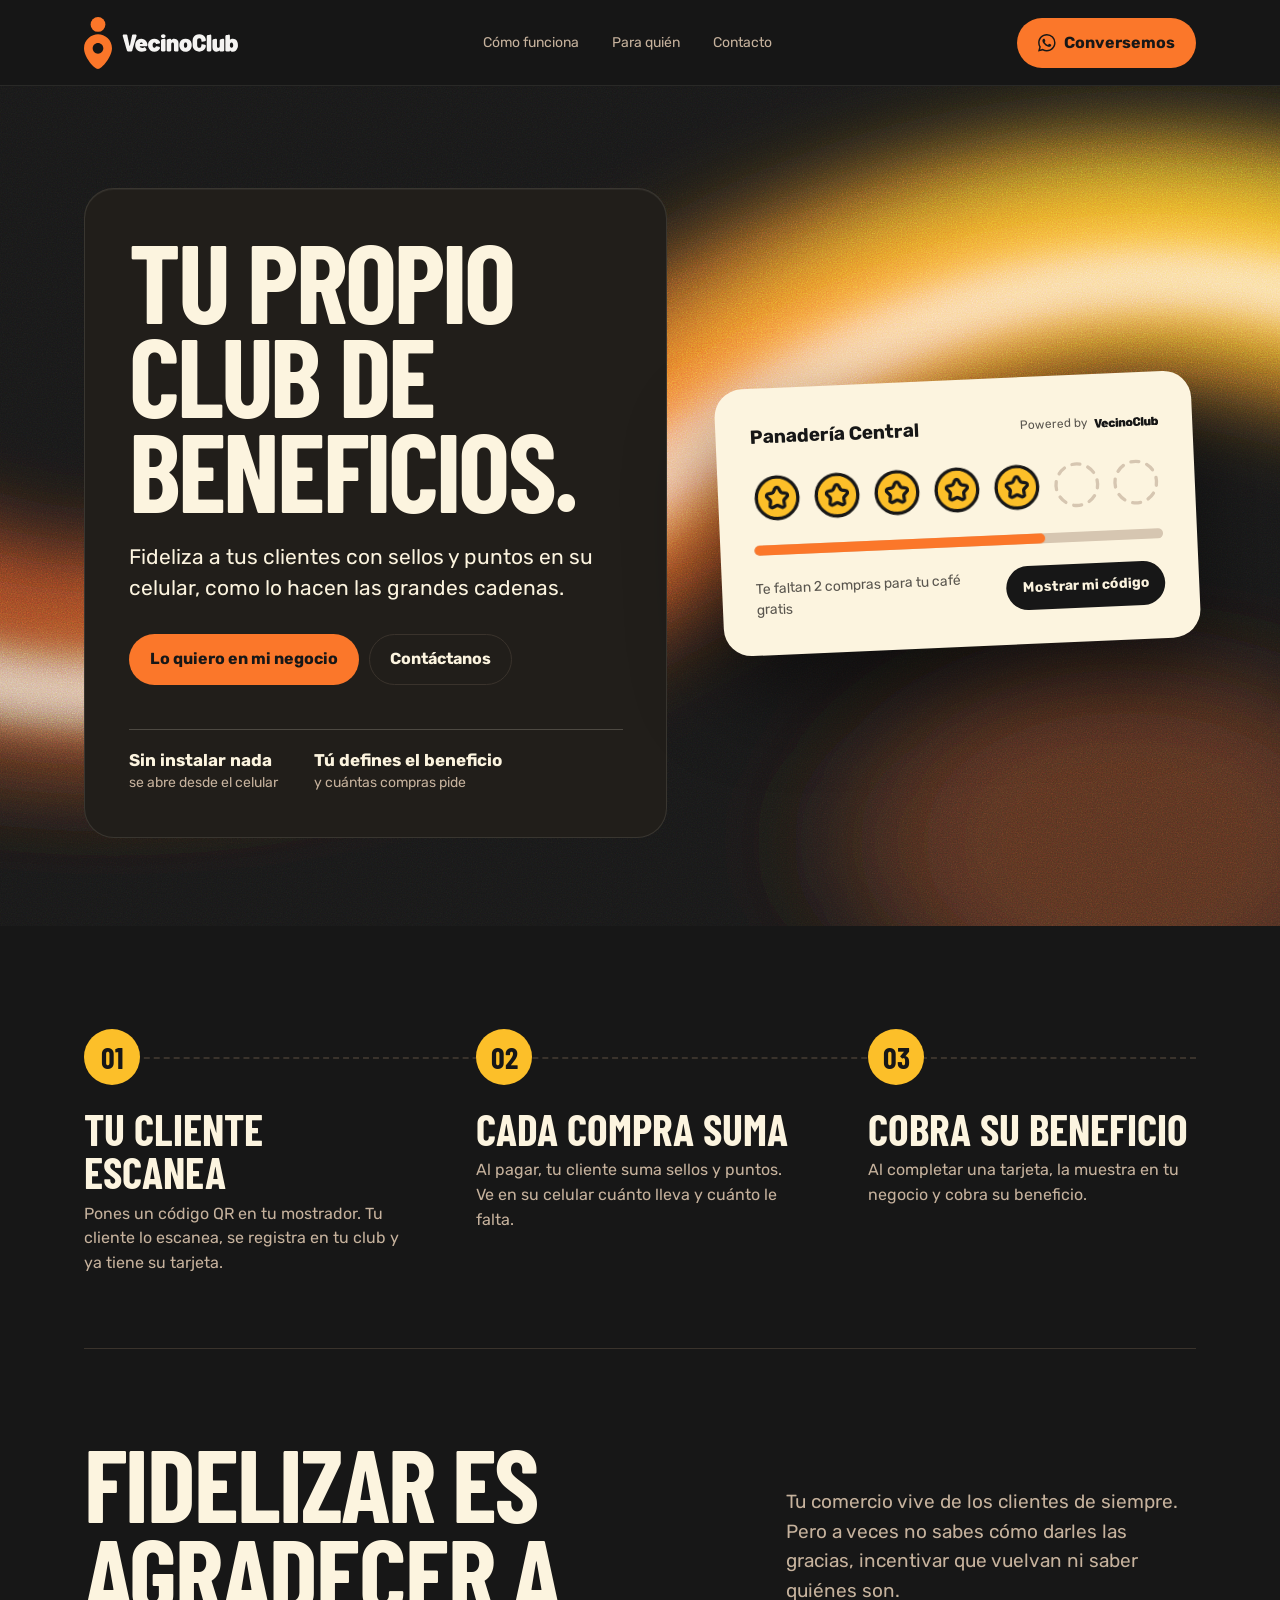
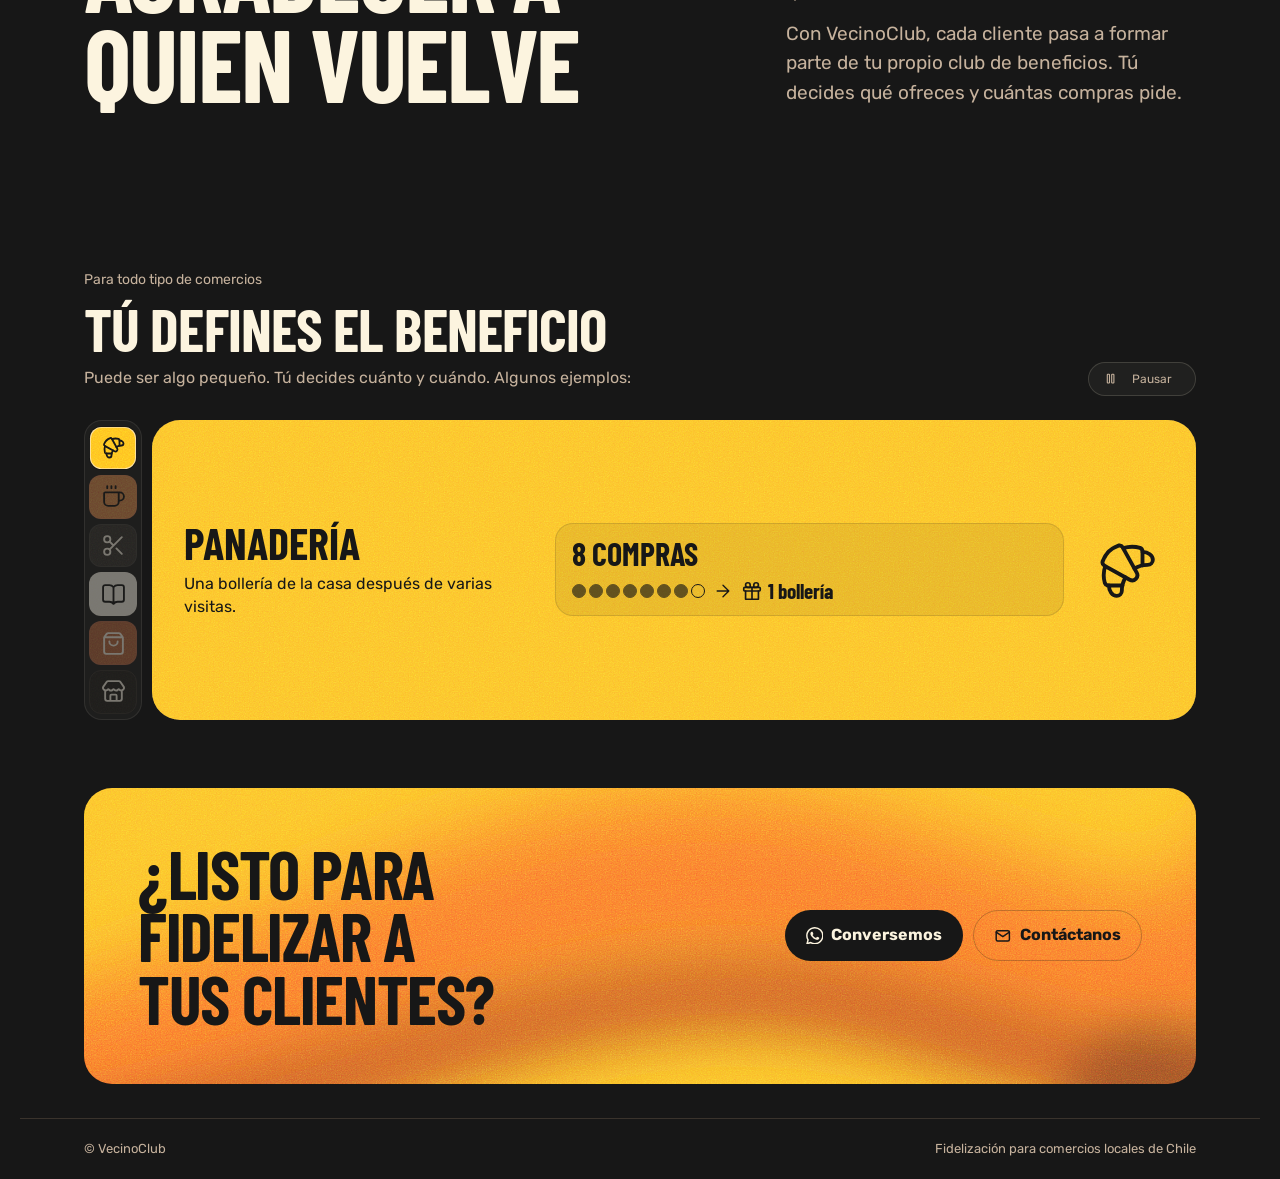
==== index.html @ 6c7b4847 "fix(landing): alinear og:title con el nombre del sitio" ====
<!doctype html>
<html lang="es">
  <head>
    <meta charset="utf-8">
    <meta name="viewport" content="width=device-width, initial-scale=1, viewport-fit=cover, interactive-widget=resizes-content">
    <meta name="description" content="Sellos y premios en el celular de tus clientes. Sin apps que descargar, sin tarjetas de cartón que se pierden.">
    <meta name="theme-color" media="(prefers-color-scheme: light)" content="#171717">
    <meta name="theme-color" media="(prefers-color-scheme: dark)" content="#171717">
    <meta name="color-scheme" content="dark">
    <meta property="og:type" content="website">
    <meta property="og:title" content="VecinoClub | Tu propio club de beneficios">
    <meta property="og:description" content="Sellos y premios en el celular de tus clientes. Sin apps que descargar, sin tarjetas de cartón que se pierden.">
    <meta property="og:url" content="https://vecinoclub.vercel.app/">
    <meta property="og:image" content="https://vecinoclub.vercel.app/assets/brand/vecinoclub_social_og.png">
    <meta property="og:image:width" content="1200">
    <meta property="og:image:height" content="630">
    <meta property="og:image:alt" content="VecinoClub">
    <meta name="twitter:card" content="summary_large_image">
    <meta name="twitter:image" content="https://vecinoclub.vercel.app/assets/brand/vecinoclub_social_og.png">
    <link rel="icon" href="assets/brand/vecinoclub_favicon_color.svg" type="image/svg+xml">
    <link rel="icon" href="assets/brand/favicon-32.png" sizes="32x32" type="image/png">
    <link rel="icon" href="assets/brand/favicon-16.png" sizes="16x16" type="image/png">
    <link rel="apple-touch-icon" href="assets/brand/apple-touch-icon.png">
    <title>VecinoClub | Tu propio club de beneficios</title>
    <link rel="stylesheet" href="styles.css?v=rediseno3">
  </head>
  <body>
    <a class="skip-link" href="#contenido">Saltar al contenido</a>
    <div class="page">
      <header class="site-header">
        <a href="./" aria-label="VecinoClub, inicio">
          <img src="assets/brand/vecinoclub_logo_color_light.svg" width="154" height="52" alt="VecinoClub">
        </a>
        <nav aria-label="Navegación principal">
          <a href="#como-funciona">Cómo funciona</a>
          <a href="#para-quien">Para quién</a>
          <a href="#contacto">Contacto</a>
        </nav>
        <a class="btn primary" href="https://wa.me/56978505946">
          <svg class="icon" viewBox="0 0 24 24" fill="currentColor" aria-hidden="true"><path d="M17.472 14.382c-.297-.149-1.758-.867-2.03-.967-.273-.099-.471-.148-.67.15-.197.297-.767.966-.94 1.164-.173.199-.347.223-.644.075-.297-.15-1.255-.463-2.39-1.475-.883-.788-1.48-1.761-1.653-2.059-.173-.297-.018-.458.13-.606.134-.133.298-.347.446-.52.149-.174.198-.298.298-.497.099-.198.05-.371-.025-.52-.075-.149-.669-1.612-.916-2.207-.242-.579-.487-.5-.669-.51-.173-.008-.371-.01-.57-.01-.198 0-.52.074-.792.372-.272.297-1.04 1.016-1.04 2.479 0 1.462 1.065 2.875 1.213 3.074.149.198 2.096 3.2 5.077 4.487.709.306 1.262.489 1.694.625.712.227 1.36.195 1.871.118.571-.085 1.758-.719 2.006-1.413.248-.694.248-1.289.173-1.413-.074-.124-.272-.198-.57-.347m-5.421 7.403h-.004a9.87 9.87 0 01-5.031-1.378l-.361-.214-3.741.982.998-3.648-.235-.374a9.86 9.86 0 01-1.51-5.26c.001-5.45 4.436-9.884 9.888-9.884 2.64 0 5.122 1.03 6.988 2.898a9.825 9.825 0 012.893 6.994c-.003 5.45-4.437 9.884-9.885 9.884m8.413-18.297A11.815 11.815 0 0012.05 0C5.495 0 .16 5.335.157 11.892c0 2.096.547 4.142 1.588 5.945L.057 24l6.305-1.654a11.882 11.882 0 005.683 1.448h.005c6.554 0 11.89-5.335 11.893-11.893a11.821 11.821 0 00-3.48-8.413Z"/></svg>
          Conversemos
        </a>
      </header>

      <main id="contenido">
        <section class="hero" aria-labelledby="hero-title">
          <div class="hero-copy">
            <h1 id="hero-title">Tu propio club de beneficios.</h1>
            <p class="hero-subtitle">Fideliza a tus clientes con sellos y puntos en su celular, como lo hacen las grandes cadenas.</p>
            <div class="cta-row">
              <a class="btn primary" href="https://wa.me/56978505946">Lo quiero en mi negocio</a>
              <a class="btn outline" href="/contacto">Contáctanos</a>
            </div>
            <div class="facts" aria-label="Características principales">
              <div><b>Sin instalar nada</b><span class="mono">se abre desde el celular</span></div>
              <div><b>Tú defines el beneficio</b><span class="mono">y cuántas compras pide</span></div>
            </div>
          </div>
          <div class="hero-visual" aria-label="Ejemplo de tarjeta de sellos de VecinoClub">
            <div class="hero-card">
              <div class="card-row"><strong>Panadería Central</strong><small>Powered by <img src="assets/brand/vecinoclub_variant2_mono_dark.svg" width="70" height="10" alt="VecinoClub"></small></div>
              <div class="stamps" role="img" aria-label="Cinco de siete sellos completados">
                <svg class="stamp on" style="--i:0" aria-hidden="true"><use href="#stamp-star"/></svg><svg class="stamp on" style="--i:1" aria-hidden="true"><use href="#stamp-star"/></svg><svg class="stamp on" style="--i:2" aria-hidden="true"><use href="#stamp-star"/></svg><svg class="stamp on" style="--i:3" aria-hidden="true"><use href="#stamp-star"/></svg><svg class="stamp on" style="--i:4" aria-hidden="true"><use href="#stamp-star"/></svg><svg class="stamp" aria-hidden="true"><use href="#stamp-dashed"/></svg><svg class="stamp" aria-hidden="true"><use href="#stamp-dashed"/></svg>
              </div>
              <div class="progress" aria-hidden="true"><u></u></div>
              <div class="card-footer"><small>Te faltan 2 compras para tu café gratis</small><span class="mock-button">Mostrar mi código</span></div>
            </div>
          </div>
        </section>

        <section class="steps" id="como-funciona" aria-labelledby="steps-title">
          <h2 id="steps-title" class="sr-only">Cómo funciona</h2>
          <div><span class="mono">01</span><h3>Tu cliente escanea</h3><p>Pones un código QR en tu mostrador. Tu cliente lo escanea, se registra en tu club y ya tiene su tarjeta.</p></div>
          <div><span class="mono">02</span><h3>Cada compra suma</h3><p>Al pagar, tu cliente suma sellos y puntos. Ve en su celular cuánto lleva y cuánto le falta.</p></div>
          <div><span class="mono">03</span><h3>Cobra su beneficio</h3><p>Al completar una tarjeta, la muestra en tu negocio y cobra su beneficio.</p></div>
        </section>

        <section class="statement" aria-labelledby="statement-title">
          <h2 id="statement-title">Fidelizar&nbsp;es agradecer&nbsp;a quien&nbsp;vuelve</h2>
          <div>
            <p>Tu comercio vive de los clientes de siempre. Pero a veces no sabes cómo darles las gracias, incentivar que vuelvan ni saber quiénes son.</p>
            <p>Con VecinoClub, cada cliente pasa a formar parte de tu propio club de beneficios. Tú decides qué ofreces y cuántas compras pide.</p>
          </div>
        </section>

        <section class="use-cases" id="para-quien" aria-labelledby="use-title">
          <span class="mono">Para todo tipo de comercios</span>
          <h2 id="use-title">Tú defines el beneficio</h2>
          <div class="section-intro">
            <p class="section-subtitle">Puede ser algo pequeño. Tú decides cuánto y cuándo. Algunos ejemplos:</p>
            <button class="reward-rotation-toggle" type="button" aria-label="Pausar" hidden>
              <span class="toggle-icons">
              <svg class="icon" data-pause-icon viewBox="0 0 24 24" fill="none" stroke="currentColor" stroke-width="2" stroke-linecap="round" stroke-linejoin="round" aria-hidden="true"><rect x="6" y="4" width="4" height="16" rx="1"/><rect x="14" y="4" width="4" height="16" rx="1"/></svg>
              <svg class="icon" data-play-icon viewBox="0 0 24 24" fill="none" stroke="currentColor" stroke-width="2" stroke-linecap="round" stroke-linejoin="round" aria-hidden="true"><polygon points="6 3 20 12 6 21 6 3"/></svg>
              </span>
              <span class="toggle-labels">
                <span class="btn-label" data-pause-label>Pausar</span>
                <span class="btn-label" data-play-label>Reanudar</span>
              </span>
            </button>
          </div>
          <div class="reward-accordion">
            <svg class="reward-icon-sprite" aria-hidden="true" focusable="false" xmlns="http://www.w3.org/2000/svg">
              <symbol id="stamp-star" viewBox="0 0 24 24"><circle cx="12" cy="12" r="10"/><path d="M11.051 7.616a1 1 0 0 1 1.909.024l.737 1.452a1 1 0 0 0 .737.535l1.634.256a1 1 0 0 1 .588 1.806l-1.172 1.168a1 1 0 0 0-.282.866l.259 1.613a1 1 0 0 1-1.541 1.134l-1.465-.75a1 1 0 0 0-.912 0l-1.465.75a1 1 0 0 1-1.539-1.133l.258-1.613a1 1 0 0 0-.282-.867l-1.156-1.152a1 1 0 0 1 .572-1.822l1.633-.256a1 1 0 0 0 .737-.535z"/></symbol>
              <symbol id="stamp-dashed" viewBox="0 0 24 24"><path d="M10.1 2.182a10 10 0 0 1 3.8 0"/><path d="M13.9 21.818a10 10 0 0 1-3.8 0"/><path d="M17.609 3.721a10 10 0 0 1 2.69 2.7"/><path d="M2.182 13.9a10 10 0 0 1 0-3.8"/><path d="M20.279 17.609a10 10 0 0 1-2.7 2.69"/><path d="M21.818 10.1a10 10 0 0 1 0 3.8"/><path d="M3.721 6.391a10 10 0 0 1 2.7-2.69"/><path d="M6.391 20.279a10 10 0 0 1-2.69-2.7"/></symbol>
              <symbol id="reward-croissant" viewBox="0 0 24 24"><path d="M10.2 18H4.774a1.5 1.5 0 0 1-1.352-.97 11 11 0 0 1 .132-6.487"/><path d="M18 10.2V4.774a1.5 1.5 0 0 0-.97-1.352 11 11 0 0 0-6.486.132"/><path d="M18 5a4 3 0 0 1 4 3 2 2 0 0 1-2 2 10 10 0 0 0-5.139 1.42"/><path d="M5 18a3 4 0 0 0 3 4 2 2 0 0 0 2-2 10 10 0 0 1 1.42-5.14"/><path d="M8.709 2.554a10 10 0 0 0-6.155 6.155 1.5 1.5 0 0 0 .676 1.626l9.807 5.42a2 2 0 0 0 2.718-2.718l-5.42-9.807a1.5 1.5 0 0 0-1.626-.676"/></symbol>
              <symbol id="reward-coffee" viewBox="0 0 24 24"><path d="M10 2v2M14 2v2M16 8a1 1 0 0 1 1 1v8a4 4 0 0 1-4 4H7a4 4 0 0 1-4-4V9a1 1 0 0 1 1-1h14a4 4 0 1 1 0 8h-1M6 2v2"/></symbol>
              <symbol id="reward-scissors" viewBox="0 0 24 24"><circle cx="6" cy="6" r="3"/><path d="M8.12 8.12 12 12M20 4 8.12 15.88"/><circle cx="6" cy="18" r="3"/><path d="m14.8 14.8 5.2 5.2"/></symbol>
              <symbol id="reward-book" viewBox="0 0 24 24"><path d="M12 5v16M20.001 19A2 2 0 0 0 22 17V5a2 2 0 0 0-1.999-2L16 3.002A5 5 0 0 0 12 5a5 5 0 0 0-4-2H4a2 2 0 0 0-2 2v12a2 2 0 0 0 1.999 2H8a5 5 0 0 1 4 2 5 5 0 0 1 4-2z"/></symbol>
              <symbol id="reward-bag" viewBox="0 0 24 24"><path d="M16 10a4 4 0 0 1-8 0M3.103 6.034h17.794M3.4 5.467a2 2 0 0 0-.4 1.2V20a2 2 0 0 0 2 2h14a2 2 0 0 0 2-2V6.667a2 2 0 0 0-.4-1.2l-2-2.667A2 2 0 0 0 17 2H7a2 2 0 0 0-1.6.8z"/></symbol>
              <symbol id="reward-store" viewBox="0 0 24 24"><path d="M15 21v-5a1 1 0 0 0-1-1h-4a1 1 0 0 0-1 1v5M17.774 10.31a1.12 1.12 0 0 0-1.549 0 2.5 2.5 0 0 1-3.451 0 1.12 1.12 0 0 0-1.548 0 2.5 2.5 0 0 1-3.452 0 1.12 1.12 0 0 0-1.549 0 2.5 2.5 0 0 1-3.77-3.248l2.889-4.184A2 2 0 0 1 7 2h10a2 2 0 0 1 1.653.873l2.895 4.192a2.5 2.5 0 0 1-3.774 3.244M4 10.95V19a2 2 0 0 0 2 2h12a2 2 0 0 0 2-2v-8.05"/></symbol>
              <symbol id="reward-gift" viewBox="0 0 24 24"><rect x="3" y="8" width="18" height="4" rx="1"/><path d="M5 12v9h14v-9M12 8v13M7.5 8a2.5 2.5 0 1 1 2.5-2.5V8H7.5ZM16.5 8A2.5 2.5 0 1 0 14 5.5V8h2.5Z"/></symbol>
              <symbol id="reward-arrow" viewBox="0 0 24 24"><path d="M5 12h14M12 5l7 7-7 7"/></symbol>
            </svg>
            <div class="reward-tabs" role="tablist" aria-label="Premios por tipo de comercio">
              <button class="reward-tab bakery" id="reward-tab-bakery" type="button" role="tab" aria-selected="true" aria-controls="reward-detail" aria-label="Panadería"><svg class="reward-icon" aria-hidden="true"><use href="#reward-croissant"/></svg></button>
              <button class="reward-tab cafe" id="reward-tab-cafe" type="button" role="tab" aria-selected="false" aria-controls="reward-detail" aria-label="Café" tabindex="-1"><svg class="reward-icon" aria-hidden="true"><use href="#reward-coffee"/></svg></button>
              <button class="reward-tab hair" id="reward-tab-hair" type="button" role="tab" aria-selected="false" aria-controls="reward-detail" aria-label="Peluquería" tabindex="-1"><svg class="reward-icon" aria-hidden="true"><use href="#reward-scissors"/></svg></button>
              <button class="reward-tab bookstore" id="reward-tab-bookstore" type="button" role="tab" aria-selected="false" aria-controls="reward-detail" aria-label="Librería" tabindex="-1"><svg class="reward-icon" aria-hidden="true"><use href="#reward-book"/></svg></button>
              <button class="reward-tab pantry" id="reward-tab-pantry" type="button" role="tab" aria-selected="false" aria-controls="reward-detail" aria-label="Almacén" tabindex="-1"><svg class="reward-icon" aria-hidden="true"><use href="#reward-bag"/></svg></button>
              <button class="reward-tab own" id="reward-tab-own" type="button" role="tab" aria-selected="false" aria-controls="reward-detail" aria-label="Tu comercio" tabindex="-1"><svg class="reward-icon" aria-hidden="true"><use href="#reward-store"/></svg></button>
            </div>
            <article class="reward-detail bakery" id="reward-detail" role="tabpanel" aria-labelledby="reward-tab-bakery" tabindex="0" aria-live="polite">
              <div class="reward-copy">
                <h3>Panadería</h3>
                <p>Una bollería de la casa después de varias visitas.</p>
              </div>
              <div class="reward-journey" role="img" aria-label="Ocho compras para recibir una bollería">
                <div class="journey-title"><strong>8 compras</strong></div>
                <div class="journey-track"><span class="journey-stamps" aria-hidden="true"><i></i><i></i><i></i><i></i><i></i><i></i><i></i><i></i></span><svg class="reward-icon journey-arrow" aria-hidden="true"><use href="#reward-arrow"/></svg><span class="journey-gift"><svg class="reward-icon" aria-hidden="true"><use href="#reward-gift"/></svg><strong>1 bollería</strong></span></div>
              </div>
              <svg class="reward-large-icon" aria-hidden="true"><use href="#reward-croissant"/></svg>
            </article>
          </div>
        </section>

        <section class="closing" id="contacto" aria-labelledby="closing-title">
          <h2 id="closing-title">¿Listo para fidelizar a tus clientes?</h2>
          <div class="closing-actions">
            <a class="btn dark" href="https://wa.me/56978505946">
              <svg class="icon" viewBox="0 0 24 24" fill="currentColor" aria-hidden="true"><path d="M17.472 14.382c-.297-.149-1.758-.867-2.03-.967-.273-.099-.471-.148-.67.15-.197.297-.767.966-.94 1.164-.173.199-.347.223-.644.075-.297-.15-1.255-.463-2.39-1.475-.883-.788-1.48-1.761-1.653-2.059-.173-.297-.018-.458.13-.606.134-.133.298-.347.446-.52.149-.174.198-.298.298-.497.099-.198.05-.371-.025-.52-.075-.149-.669-1.612-.916-2.207-.242-.579-.487-.5-.669-.51-.173-.008-.371-.01-.57-.01-.198 0-.52.074-.792.372-.272.297-1.04 1.016-1.04 2.479 0 1.462 1.065 2.875 1.213 3.074.149.198 2.096 3.2 5.077 4.487.709.306 1.262.489 1.694.625.712.227 1.36.195 1.871.118.571-.085 1.758-.719 2.006-1.413.248-.694.248-1.289.173-1.413-.074-.124-.272-.198-.57-.347m-5.421 7.403h-.004a9.87 9.87 0 01-5.031-1.378l-.361-.214-3.741.982.998-3.648-.235-.374a9.86 9.86 0 01-1.51-5.26c.001-5.45 4.436-9.884 9.888-9.884 2.64 0 5.122 1.03 6.988 2.898a9.825 9.825 0 012.893 6.994c-.003 5.45-4.437 9.884-9.885 9.884m8.413-18.297A11.815 11.815 0 0012.05 0C5.495 0 .16 5.335.157 11.892c0 2.096.547 4.142 1.588 5.945L.057 24l6.305-1.654a11.882 11.882 0 005.683 1.448h.005c6.554 0 11.89-5.335 11.893-11.893a11.821 11.821 0 00-3.48-8.413Z"/></svg>
              Conversemos
            </a>
            <a class="btn outline-dark" href="/contacto">
              <svg class="icon" viewBox="0 0 24 24" fill="none" stroke="currentColor" stroke-width="2" stroke-linecap="round" stroke-linejoin="round" aria-hidden="true"><rect x="3" y="5" width="18" height="14" rx="2"/><path d="m3 7 9 6 9-6"/></svg>
              Contáctanos
            </a>
          </div>
        </section>

      </main>

      <footer><span>© VecinoClub</span><span>Fidelización para comercios locales de Chile</span></footer>
    </div>
    <script>
      document.documentElement.classList.add('js');
      const rewardBusinesses = [
        { id: 'bakery', name: 'Panadería', icon: 'croissant', description: 'Una bollería de la casa después de varias visitas.', count: '8', unit: 'compras', prizeCount: '1', prize: 'bollería' },
        { id: 'cafe', name: 'Café', icon: 'coffee', description: 'El café número diez va por la casa.', count: '9', unit: 'cafés', prizeCount: '1', prize: 'gratis' },
        { id: 'hair', name: 'Peluquería', icon: 'scissors', description: 'Un descuento para quien viene cada mes.', count: '5', unit: 'cortes', prizeCount: '20%', prize: 'de descuento' },
        { id: 'bookstore', name: 'Librería', icon: 'book', description: 'Un marcapáginas o un descuento para quien lee harto.', count: '6', unit: 'libros', prizeCount: '1', prize: 'regalo' },
        { id: 'pantry', name: 'Almacén', icon: 'bag', description: 'Una bolsa de regalo para los clientes de siempre.', count: '10', unit: 'compras', prizeCount: '1', prize: 'bolsa' },
        { id: 'own', name: 'Tu comercio', icon: 'store', description: 'Cuéntanos qué vendes y armamos tu tarjeta juntos.', count: '', unit: '', prizeCount: '', prize: '' }
      ];
      const rewardTabs = [...document.querySelectorAll('.reward-tab')];
      const rewardPanel = document.querySelector('.reward-detail');
      const transitionRewardContent = () => {
        const reduceMotion = window.matchMedia('(prefers-reduced-motion: reduce)').matches;
        [rewardPanel.querySelector('.reward-copy'), rewardPanel.querySelector('.reward-journey'), rewardPanel.querySelector('.reward-large-icon')].forEach((element, index) => {
          element.getAnimations().forEach((animation) => animation.cancel());
          if (reduceMotion || getComputedStyle(element).display === 'none') return;
          element.animate(
            [{ opacity: 0, transform: 'translateX(8px)' }, { opacity: 1, transform: 'translateX(0)' }],
            { duration: 240, delay: index * 35, easing: 'cubic-bezier(.2,.75,.25,1)', fill: 'both' }
          );
        });
      };
      const renderReward = (business) => {
        const copy = rewardPanel.querySelector('.reward-copy');
        const feature = rewardPanel.querySelector('.reward-journey');
        const icon = rewardPanel.querySelector('.reward-large-icon use');
        rewardPanel.className = `reward-detail ${business.id}`;
        rewardPanel.setAttribute('aria-labelledby', `reward-tab-${business.id}`);
        copy.querySelector('h3').textContent = business.name;
        copy.querySelector('p').textContent = business.description;
        icon.setAttribute('href', `#reward-${business.icon}`);
        if (!business.count) {
          feature.setAttribute('aria-label', 'Tú defines el beneficio');
          feature.innerHTML = '<div class="journey-title"><strong>tú decides</strong></div>';
          transitionRewardContent();
          return;
        }
        feature.setAttribute('aria-label', `${business.count} ${business.unit} para recibir ${business.prizeCount} ${business.prize}`);
        feature.innerHTML = `<div class="journey-title"><strong>${business.count} ${business.unit}</strong></div><div class="journey-track"><span class="journey-stamps" aria-hidden="true">${'<i></i>'.repeat(Number.parseInt(business.count, 10))}</span><svg class="reward-icon journey-arrow" aria-hidden="true"><use href="#reward-arrow"/></svg><span class="journey-gift"><svg class="reward-icon" aria-hidden="true"><use href="#reward-gift"/></svg><strong>${business.prizeCount} ${business.prize}</strong></span></div>`;
        transitionRewardContent();
      };
      const activateReward = (index, moveFocus = false) => {
        const business = rewardBusinesses[index];
        rewardTabs.forEach((tab, i) => {
          const selected = i === index;
          tab.setAttribute('aria-selected', String(selected));
          tab.tabIndex = selected ? 0 : -1;
        });
        renderReward(business);
        if (moveFocus) rewardTabs[index].focus({ preventScroll: true });
      };
      const rewardAccordion = document.querySelector('.reward-accordion');
      const rotationToggle = document.querySelector('.reward-rotation-toggle');
      const rotationAllowed = !window.matchMedia('(prefers-reduced-motion: reduce)').matches;
      const rotationInterval = 3500;
      let rotationTimer = null;
      let rotationInView = false;
      let rotationPointerInside = false;
      let rotationUserPaused = false;
      const updateRotationControl = () => {
        const label = rotationUserPaused ? 'Reanudar' : 'Pausar';
        rotationToggle.dataset.state = rotationUserPaused ? 'paused' : 'playing';
        rotationToggle.setAttribute('aria-label', label);
        rewardPanel.setAttribute('aria-live', rotationTimer ? 'off' : 'polite');
      };
      const stopRotation = (manualPause = false) => {
        if (rotationTimer !== null) window.clearInterval(rotationTimer);
        rotationTimer = null;
        if (manualPause) rotationUserPaused = true;
        updateRotationControl();
      };
      const startRotation = () => {
        if (!rotationAllowed || !rotationInView || rotationPointerInside || rotationUserPaused || document.hidden || rewardAccordion.contains(document.activeElement) || rotationTimer !== null) return;
        rotationTimer = window.setInterval(() => {
          const selected = rewardTabs.findIndex((tab) => tab.getAttribute('aria-selected') === 'true');
          activateReward((selected + 1) % rewardTabs.length);
        }, rotationInterval);
        updateRotationControl();
      };
      rotationToggle.hidden = !rotationAllowed;
      if (rotationAllowed) updateRotationControl();
      rotationToggle.addEventListener('click', () => {
        if (rotationUserPaused) {
          rotationUserPaused = false;
          updateRotationControl();
          startRotation();
        } else stopRotation(true);
      });
      rewardAccordion.addEventListener('pointerenter', () => {
        rotationPointerInside = true;
        stopRotation();
      });
      rewardAccordion.addEventListener('pointerleave', () => {
        rotationPointerInside = false;
        startRotation();
      });
      rewardAccordion.addEventListener('focusin', () => stopRotation(true));
      const rotationObserver = new IntersectionObserver(([entry]) => {
        rotationInView = entry.isIntersecting;
        if (rotationInView) startRotation();
        else stopRotation();
      }, { threshold: 0.25 });
      rotationObserver.observe(rewardAccordion);
      document.addEventListener('visibilitychange', () => {
        if (document.hidden) stopRotation();
        else startRotation();
      });
      rewardTabs.forEach((tab, index) => {
        tab.addEventListener('click', () => {
          stopRotation(true);
          activateReward(index);
        });
        tab.addEventListener('pointerenter', (event) => {
          if (event.pointerType === 'mouse') activateReward(index);
        });
      });
      document.querySelector('.reward-tabs').addEventListener('keydown', (event) => {
        const current = rewardTabs.indexOf(document.activeElement);
        if (current < 0) return;
        let next = current;
        if (event.key === 'ArrowDown') next = (current + 1) % rewardTabs.length;
        else if (event.key === 'ArrowUp') next = (current - 1 + rewardTabs.length) % rewardTabs.length;
        else if (event.key === 'Home') next = 0;
        else if (event.key === 'End') next = rewardTabs.length - 1;
        else return;
        event.preventDefault();
        activateReward(next, true);
      });
    </script>
  </body>
</html>
---- styles.css ----
@font-face{font-family:Rubik;src:url("fonts/rubik-latin-wght-normal.woff2") format("woff2");font-style:normal;font-weight:300 900;font-display:swap}
@font-face{font-family:"Barlow Condensed";src:url("fonts/barlow-condensed-latin-400-normal.woff2") format("woff2");font-style:normal;font-weight:400;font-display:swap}
@font-face{font-family:"Barlow Condensed";src:url("fonts/barlow-condensed-latin-700-normal.woff2") format("woff2");font-style:normal;font-weight:700;font-display:swap}

@font-face{font-family:"Barlow Fallback";src:local("Arial Narrow Bold"),local("Arial Bold"),local("Arial");size-adjust:62%;ascent-override:95%;descent-override:20%;font-weight:700}
:root{color-scheme:dark;--gutter:clamp(22px,5vw,64px);--page:#171717;--surface:#211e1a;--surface-raised:#27231e;--ink:#fcf4df;--muted:#c6b29d;--line:#3a332c;--orange:#fb772a;--orange-dark:#ff8b47;--gold:#fcbf29;--radius:28px;--shadow:none;--ease:cubic-bezier(.2,.75,.25,1)}
*{box-sizing:border-box}
html{background:var(--page);scroll-behavior:smooth;-webkit-tap-highlight-color:transparent;-webkit-text-size-adjust:100%}
body{margin:0;background:var(--page);color:var(--ink);font-family:Rubik,system-ui,sans-serif;line-height:1.55;-webkit-font-smoothing:antialiased}
a{color:inherit}
.page{max-width:1240px;margin:0 auto;background:var(--page);box-shadow:var(--shadow)}
.skip-link{position:absolute;inset-inline-start:-9999px;inset-block-start:12px;z-index:20;background:var(--gold);color:#171717;padding:10px 14px;border-radius:10px;font-weight:700}
.skip-link:focus{inset-inline-start:12px}
.sr-only{position:absolute;width:1px;height:1px;padding:0;margin:-1px;overflow:hidden;clip:rect(0,0,0,0);white-space:nowrap;border:0}
.mono{color:var(--muted);font-size:14px}
.site-header{position:sticky;top:0;z-index:5;display:flex;align-items:center;justify-content:space-between;gap:22px;padding:17px var(--gutter)}
.site-header::before{position:absolute;z-index:-1;top:0;bottom:0;left:50%;width:100vw;transform:translateX(-50%);border-bottom:1px solid #fcf4df14;background:#171717d9;backdrop-filter:blur(18px) saturate(145%);-webkit-backdrop-filter:blur(18px) saturate(145%);content:"";pointer-events:none}
.site-header>a:first-child{display:flex;align-items:center;line-height:0}.site-header img{display:block;max-width:100%;height:auto}
.site-header nav{display:flex;align-items:center;gap:clamp(16px,2.6vw,34px);color:var(--muted);font-size:14px}.site-header nav a{text-decoration:none;touch-action:manipulation}
.btn{display:inline-flex;min-height:48px;align-items:center;justify-content:center;gap:8px;padding:12px 20px;border:1px solid transparent;border-radius:999px;font:inherit;font-weight:700;text-decoration:none;white-space:nowrap;touch-action:manipulation;user-select:none;-webkit-user-select:none;transition:background-color 180ms ease,border-color 180ms ease}
.btn.primary{background:var(--orange);color:#171717}.btn.outline{border-color:var(--line);background:transparent;color:var(--ink)}.btn.dark{background:#171717;color:#fcf4df}.btn.outline-dark{border-color:#17171740;color:#171717}
.icon{width:1.1em;height:1.1em;vertical-align:-.16em;flex:none}
:focus-visible{outline:3px solid var(--orange);outline-offset:4px;border-radius:5px}
.hero{position:relative;isolation:isolate;display:grid;grid-template-columns:minmax(0,1.1fr) minmax(0,.9fr);align-items:center;gap:clamp(18px,4vw,52px);padding:clamp(56px,8vw,112px) var(--gutter) clamp(56px,7vw,88px)}
.hero::before,.hero::after{position:absolute;top:0;bottom:0;left:50%;width:100vw;transform:translateX(-50%);content:"";pointer-events:none}
.hero::before{z-index:-2;background:#171717 url("assets/bg-hero.svg?v=gold-full-strength") center/100% 100% no-repeat;transform:translateX(-50%) scaleX(-1)}
.hero::after{z-index:-1;background-image:url("data:image/svg+xml;utf8,<svg xmlns='http://www.w3.org/2000/svg' width='160' height='160'><filter id='n'><feTurbulence type='fractalNoise' baseFrequency='.8' numOctaves='3'/></filter><rect width='100%' height='100%' filter='url(%23n)'/></svg>");opacity:.7;mix-blend-mode:overlay}
.hero-copy{max-width:660px;padding:clamp(24px,3.4vw,44px);border:1px solid #fcf4df1c;border-radius:30px;background:#211e1a;box-shadow:inset 0 1px #fcf4df0d}.hero h1,.statement h2,.use-cases h2,.closing h2{font-family:"Barlow Condensed","Barlow Fallback",Rubik,sans-serif;font-weight:700;text-transform:uppercase}
.hero h1{margin:0 0 24px;font-size:clamp(64px,8.6vw,120px);line-height:.86;letter-spacing:-.025em}
.hero-subtitle{max-width:40ch;margin:0 0 30px;color:var(--ink);font-size:clamp(17px,1.7vw,21px);line-height:1.5}.cta-row{display:flex;flex-wrap:wrap;gap:10px}
.facts{display:flex;flex-wrap:wrap;gap:12px 36px;margin-top:44px;padding-top:20px;border-top:1px solid #fcf4df33}.facts b{display:block;font-size:17px;line-height:1.2}.facts .mono{display:block;margin-top:2px;font-size:14px}
.hero-visual{position:relative;display:grid;place-items:center}
.closing::after{position:absolute;inset:0;background-image:url("data:image/svg+xml;utf8,<svg xmlns='http://www.w3.org/2000/svg' width='160' height='160'><filter id='n'><feTurbulence type='fractalNoise' baseFrequency='.8' numOctaves='3'/></filter><rect width='100%' height='100%' filter='url(%23n)'/></svg>");content:"";opacity:.7;mix-blend-mode:overlay;pointer-events:none}
.hero-card{--ink:#171717;--muted:#59554e;position:relative;z-index:1;display:flex;width:min(500px,100%);flex-direction:column;gap:22px;padding:clamp(22px,3vw,34px);border-radius:28px;background:#fcf4df;color:#171717;box-shadow:0 40px 90px #0007;transform:rotate(-2.5deg)}
.card-row{display:flex;align-items:center;justify-content:space-between;gap:8px;font-size:19px}.card-row small{color:var(--muted);font-size:12px;white-space:nowrap}.card-row small img{width:64px;height:auto;margin-left:4px;vertical-align:middle}
.stamps{display:flex;flex-wrap:nowrap;gap:10px}.stamp{display:block;width:100%;flex:1 1 0;max-width:56px;aspect-ratio:1;fill:none;stroke:#d6c6b1;stroke-width:1.6;stroke-linecap:round;stroke-linejoin:round}.stamp.on{fill:var(--gold);stroke:var(--ink);animation:stamp-in 420ms var(--ease) both;animation-delay:calc(var(--i)*260ms + 500ms)}
@keyframes stamp-in{0%{opacity:0;transform:scale(1.7) rotate(-14deg)}60%{opacity:1;transform:scale(.92) rotate(2deg)}100%{opacity:1;transform:none}}
.progress{height:10px;overflow:clip;border-radius:99px;background:#d6c6b1}.progress u{display:block;width:71%;height:100%;border-radius:inherit;background:var(--orange);text-decoration:none;transform-origin:left;animation:fill-in 1500ms var(--ease) 500ms both}
@keyframes fill-in{from{transform:scaleX(0)}}
.card-footer{display:flex;align-items:center;justify-content:space-between;gap:10px}.card-footer small{color:var(--muted);font-size:14px}.mock-button{padding:11px 16px;border-radius:999px;background:#171717;color:#fcf4df;font-size:14px;font-weight:700;white-space:nowrap}
.steps{position:relative;display:grid;grid-template-columns:repeat(3,minmax(0,1fr));gap:clamp(24px,5vw,72px);padding:clamp(56px,8vw,104px) var(--gutter) clamp(40px,6vw,72px)}
.steps::before{position:absolute;inset-block-start:calc(clamp(56px,8vw,104px) + 28px);inset-inline:var(--gutter);border-top:2px dashed var(--line);content:""}
.steps>div{position:relative}.steps .mono{display:grid;width:56px;height:56px;place-items:center;margin-bottom:22px;border-radius:50%;background:var(--gold);color:#171717;font-family:"Barlow Condensed","Barlow Fallback",sans-serif;font-size:30px;font-weight:700;line-height:1}
.steps h3{margin:0 0 8px;font-family:"Barlow Condensed","Barlow Fallback",sans-serif;font-size:clamp(32px,3.4vw,44px);line-height:1;text-transform:uppercase}.steps p{max-width:32ch;margin:0;color:var(--muted);font-size:16px}
.statement{display:grid;grid-template-columns:minmax(0,1.2fr) minmax(0,.8fr);align-items:end;gap:clamp(28px,7vw,88px);margin:0 var(--gutter);padding:clamp(48px,7vw,88px) 0;border-top:1px solid var(--line)}
.statement h2{min-width:0;overflow-wrap:anywhere;max-width:12ch;text-wrap:balance;margin:0;font-size:clamp(56px,8vw,112px);line-height:.88;letter-spacing:-.02em}.statement p{margin:0 0 14px;color:var(--muted);font-size:clamp(16px,1.5vw,19px)}.statement p:last-child{margin-bottom:0}
.use-cases{padding:72px var(--gutter) 68px}.use-cases h2{margin:7px 0 4px;font-size:clamp(42px,5.2vw,60px);line-height:.98;letter-spacing:-.015em}.section-intro{display:flex;align-items:center;justify-content:space-between;gap:16px;margin-bottom:24px}.section-subtitle{max-width:56ch;margin:0;color:var(--muted)}
.reward-rotation-toggle{display:flex;flex:none;align-items:center;justify-content:center;gap:7px;box-sizing:border-box;width:108px;height:34px;padding:0;border:1px solid #fcf4df26;border-radius:999px;background:#fcf4df0a;color:var(--muted);font:inherit;font-size:12px;line-height:1;cursor:pointer;transition:background-color 160ms ease,border-color 160ms ease,color 160ms ease;touch-action:manipulation;user-select:none;-webkit-user-select:none}.toggle-icons,.toggle-labels{display:grid;flex:none}.toggle-labels{justify-items:center}.toggle-icons .icon,.toggle-labels .btn-label{grid-area:1/1;transition:opacity 200ms cubic-bezier(.2,.75,.25,1),filter 200ms cubic-bezier(.2,.75,.25,1)}.reward-rotation-toggle[data-state="playing"] [data-play-icon],.reward-rotation-toggle[data-state="paused"] [data-pause-icon],.reward-rotation-toggle[data-state="playing"] [data-play-label],.reward-rotation-toggle[data-state="paused"] [data-pause-label]{opacity:0;transform:scale(.25);filter:blur(4px)}.reward-rotation-toggle[hidden],.reward-rotation-toggle [hidden]{display:none}
.reward-icon-sprite{position:absolute;width:0;height:0;overflow:hidden}
.reward-accordion{display:grid;grid-template-columns:58px minmax(0,1fr);gap:10px;width:100%;height:300px}
.reward-tabs{display:grid;grid-template-rows:repeat(6,minmax(0,1fr));gap:5px;min-height:0;padding:5px 4px;border:1px solid #fcf4df16;border-radius:18px;background:#fcf4df08}
.reward-tab{position:relative;display:grid;min-width:0;min-height:0;place-items:center;overflow:clip;padding:0;border:1px solid #ffffff18;border-radius:12px;background:var(--reward-base);color:var(--reward-ink);isolation:isolate;cursor:pointer;opacity:.42;filter:saturate(.72);transition:opacity 160ms ease,border-color 160ms ease,filter 160ms ease}
.reward-tab::after,.reward-detail::after{position:absolute;inset:0;background-image:url("data:image/svg+xml;utf8,<svg xmlns='http://www.w3.org/2000/svg' width='160' height='160'><filter id='n'><feTurbulence type='fractalNoise' baseFrequency='.8' numOctaves='3'/></filter><rect width='100%' height='100%' filter='url(%23n)'/></svg>");content:"";opacity:.7;mix-blend-mode:overlay;pointer-events:none;z-index:0}
.reward-icon{display:block;width:25px;height:25px;flex:none;fill:none;stroke:currentColor;stroke-width:1.8;stroke-linecap:round;stroke-linejoin:round}
.reward-tab>*{position:relative;z-index:1}.reward-tab[aria-selected="true"]{z-index:2;transform:scale(.96);border-color:#fcf4dfb3;opacity:1;filter:saturate(1.08);box-shadow:0 0 0 1px #171717}
.reward-tab:focus-visible{outline:3px solid var(--orange);outline-offset:2px;z-index:2}
.reward-tab.bakery,.reward-detail.bakery{--reward-base:#fcbf29;--reward-ink:#171717}
.reward-tab.cafe,.reward-detail.cafe{--reward-base:#fb772a;--reward-ink:#171717}
.reward-tab.hair,.reward-detail.hair{--reward-base:#332f2a;--reward-ink:#fcf4df}
.reward-tab.bookstore,.reward-detail.bookstore{--reward-base:#fcf4df;--reward-ink:#171717}
.reward-tab.pantry,.reward-detail.pantry{--reward-base:#cb5726;--reward-ink:#fcf4df}
.reward-tab.own,.reward-detail.own{--reward-base:#211e1a;--reward-ink:#fcf4df}
.reward-tab.own{border-color:var(--line)}
.reward-detail{position:relative;display:grid;grid-template-columns:minmax(210px,.8fr) minmax(300px,1.2fr) 68px;align-items:center;gap:clamp(14px,2.8vw,32px);width:100%;height:300px;min-height:0;padding:clamp(18px,3vw,32px);overflow:clip;border-radius:var(--radius);background:var(--reward-base);color:var(--reward-ink);isolation:isolate}
.reward-detail>*{position:relative;z-index:1}.reward-copy{display:grid;align-content:center;gap:10px;min-width:0}
.reward-copy h3{margin:0;font-family:"Barlow Condensed","Barlow Fallback",sans-serif;font-size:clamp(29px,4vw,44px);font-weight:700;line-height:.95;text-transform:uppercase}.reward-copy p{max-width:33ch;margin:0;font-size:clamp(13px,1.45vw,16px);line-height:1.4}
.reward-journey{display:grid;gap:11px;min-width:0;padding:13px 16px;border:1px solid #17171722;border-radius:18px;background:#17171712;color:inherit}
.journey-title{display:flex;align-items:baseline;gap:8px;color:inherit}.journey-title strong{font-family:"Barlow Condensed","Barlow Fallback",sans-serif;font-size:clamp(22px,3vw,32px);line-height:1;text-transform:uppercase}
.journey-track{display:flex;align-items:center;gap:8px;min-width:0}.journey-stamps{display:flex;flex:0 1 auto;gap:3px;min-width:0}.journey-stamps i{width:clamp(10px,1.1vw,14px);height:clamp(10px,1.1vw,14px);flex:none;border:1.5px solid currentColor;border-radius:50%;background:currentColor;opacity:.64}.journey-stamps i:last-child{background:transparent;opacity:1}
.journey-arrow{width:20px;height:20px;stroke-width:1.6}.journey-gift{display:flex;align-items:center;gap:5px;min-width:0;font-family:"Barlow Condensed","Barlow Fallback",sans-serif;font-size:clamp(15px,1.8vw,21px);font-weight:700;line-height:1.05}.journey-gift .reward-icon{width:22px;height:22px}.reward-large-icon{width:62px;height:62px;fill:none;stroke:currentColor;stroke-width:1.5;stroke-linecap:round;stroke-linejoin:round}
.closing{position:relative;display:flex;align-items:center;justify-content:space-between;gap:24px;overflow:clip;margin:0 var(--gutter) 34px;padding:clamp(30px,5vw,54px);border-radius:var(--radius);background:var(--gold) url("assets/bg-end.svg") center/cover no-repeat;color:#171717}.closing>*{position:relative;z-index:1}.closing h2{max-width:12ch;margin:0;font-size:clamp(44px,5.7vw,68px);line-height:.92;letter-spacing:-.02em}.closing-actions{display:flex;flex-wrap:wrap;gap:10px}
footer{display:flex;flex-wrap:wrap;justify-content:space-between;gap:12px;padding:20px var(--gutter);border-top:1px solid var(--line);color:var(--muted);font-size:13px}
@media(hover:hover) and (pointer:fine){.btn:not(:disabled):hover{transform:translateY(-1px)}.btn.primary:hover{background:var(--orange-dark)}.btn.outline:not(:disabled):hover{border-color:var(--muted);background:#332f2a}.btn.outline-dark:hover{background:#f7b51b}.site-header nav a:hover{color:var(--orange)}.reward-rotation-toggle:hover{border-color:#fcf4df50;background:#fcf4df14;color:var(--ink)}.back-link:hover{color:var(--ink)}}
.btn:not(:disabled):active,.reward-rotation-toggle:active{transform:scale(.97)}
@media(max-width:760px){
  :root{--gutter:20px}
  .site-header{gap:12px;padding:12px 20px}.site-header img{width:132px}.site-header nav{display:none}.site-header .btn{min-height:42px;padding:9px 14px;font-size:14px}
  .hero{grid-template-columns:minmax(0,1fr);gap:28px;padding:24px 20px 40px}.hero-copy{padding:20px;border-radius:22px}.hero h1{margin-bottom:16px;font-size:clamp(60px,19vw,84px)}.hero-subtitle{margin-bottom:22px;font-size:17px}.hero .btn{min-height:46px;padding:10px 16px;font-size:15px}.facts{margin-top:28px;gap:10px 24px}.facts b{font-size:16px}.facts .mono{font-size:13px}
  .hero-card{width:100%;gap:16px;padding:18px;border-radius:22px;transform:rotate(-1.5deg)}.card-row{font-size:16px}.stamps{gap:6px}.stamps .stamp{max-width:40px}.card-footer small{font-size:12px}.mock-button{padding:9px 12px;font-size:12px}
  .steps{grid-template-columns:minmax(0,1fr);gap:28px;padding:44px 20px 32px}.steps::before{inset-block-start:44px;inset-block-end:60px;inset-inline-start:calc(20px + 27px);inset-inline-end:auto;border-top:0;border-left:2px dashed var(--line)}.steps>div{padding-left:76px}.steps .mono{position:absolute;left:0;top:0;margin:0}.steps h3{font-size:32px}.steps p{font-size:15px}
  .statement{grid-template-columns:minmax(0,1fr);gap:20px;margin:0 20px;padding:40px 0}.statement h2{max-width:none;font-size:clamp(46px,14vw,64px)}.statement p{margin-bottom:10px;font-size:16px}
  .use-cases{padding:32px 20px}.use-cases h2{font-size:34px}.section-intro{align-items:flex-start;flex-direction:column;gap:9px;margin-bottom:14px}.section-subtitle{font-size:14px}.reward-rotation-toggle{align-self:flex-end;min-height:32px;font-size:11px}.reward-accordion{grid-template-columns:50px minmax(0,1fr);gap:7px;height:300px}.reward-tabs{gap:5px;padding:4px 3px;border-radius:16px}.reward-tab{border-radius:11px}.reward-tab[aria-selected="true"]{border-radius:11px}.reward-tab .reward-icon{width:23px;height:23px}.reward-detail{grid-template-columns:minmax(0,1fr);grid-template-rows:auto 1fr;height:300px;gap:9px;padding:15px;border-radius:16px}.reward-copy{align-content:start;gap:5px}.reward-copy h3{font-size:27px}.reward-copy p{font-size:12px;line-height:1.3}.reward-journey{gap:8px;min-height:72px;padding:9px 10px;border-radius:14px}.journey-title strong{font-size:24px}.journey-track{gap:5px}.journey-stamps{gap:2px}.journey-stamps i{width:9px;height:9px}.journey-arrow{width:16px;height:16px}.journey-gift{gap:3px;font-size:14px}.journey-gift .reward-icon{width:18px;height:18px}.reward-large-icon{display:none}
  .contact-form .btn{align-self:stretch}
  .closing{align-items:flex-start;flex-direction:column;gap:14px;margin:0 20px 22px;padding:22px;border-radius:18px}.closing h2{font-size:38px}.closing-actions{gap:8px}.closing-actions .btn{min-height:42px;padding:9px 13px;font-size:13px}footer{padding:14px 20px;font-size:12px}footer span+span{display:none}
}
.contact{display:grid;grid-template-columns:minmax(0,1fr) minmax(0,480px);gap:clamp(32px,6vw,88px);align-items:center;box-sizing:border-box;width:100%;margin:0 auto;padding:clamp(28px,6vw,72px) var(--gutter) clamp(40px,7vw,88px)}.contact h1{max-width:12ch;margin:7px 0 18px;font-family:"Barlow Condensed","Barlow Fallback",Rubik,sans-serif;font-size:clamp(48px,6vw,84px);font-weight:700;line-height:.95;text-transform:uppercase;text-wrap:balance}.contact-copy p{max-width:36ch;margin:0;color:var(--muted);font-size:clamp(16px,1.6vw,19px);text-wrap:pretty}.contact-copy ul{margin:22px 0 0;padding:0;list-style:none;color:var(--ink)}.contact-copy li{position:relative;padding:0 0 0 22px;margin-bottom:10px;text-wrap:pretty}.contact-copy li::before{content:"";position:absolute;left:0;top:.6em;width:8px;height:8px;border-radius:50%;background:var(--orange)}.contact-card{display:flex;flex-direction:column;gap:20px;padding:clamp(20px,3vw,32px);border:1px solid #fcf4df1c;border-radius:30px;background:#211e1ae6;box-shadow:inset 0 1px #fcf4df0d}.back-link{display:block;margin-bottom:22px;color:var(--muted);font-size:14px;text-decoration:none}.contact-alt{margin:0;color:var(--muted);font-size:14px;text-wrap:pretty}.contact-alt a{color:var(--ink)}
.contact-form{display:flex;flex-direction:column;gap:16px}.contact-form .btn{align-self:flex-start;cursor:pointer}.btn:disabled{border-color:var(--line);background:transparent;color:var(--muted);opacity:.5;cursor:not-allowed}.contact-form[aria-busy=true] .btn:disabled{cursor:progress}.field{display:flex;flex-direction:column;gap:6px}.field label{font-weight:600}.field input,.field textarea{width:100%;box-sizing:border-box;padding:12px 14px;border:1px solid var(--line);border-radius:14px;background:var(--page);color:var(--ink);font:inherit}.field textarea{resize:vertical;min-height:120px}.field input,.field textarea{transition:border-color 280ms ease-out}.field input[aria-invalid=true],.field textarea[aria-invalid=true]{border-color:var(--orange-dark)}.field input[aria-invalid=true]~.field-error{display:block;color:var(--orange-dark)}.field input.is-shaking{animation:field-shake 280ms linear}@keyframes field-shake{0%{transform:translateX(0);animation-timing-function:cubic-bezier(.22,1,.36,1)}28.57%{transform:translateX(6px);animation-timing-function:cubic-bezier(.22,1,.36,1)}57.14%{transform:translateX(-6px);animation-timing-function:cubic-bezier(.22,1,.36,1)}78.57%{transform:translateX(4px);animation-timing-function:cubic-bezier(.22,1,.36,1)}100%{transform:translateX(0)}}
.field-error,.form-status{display:none;font-size:14px}.field-error[data-fs-active]{display:block;color:var(--orange-dark)}.form-status[data-fs-active],.form-status-sending:not([hidden]){display:block;padding:12px 16px;border-radius:14px;border:1px solid var(--line)}.form-status-error[data-fs-active]{border-color:var(--orange-dark);color:var(--orange-dark)}.form-status-success[data-fs-active]{border-color:var(--gold);color:var(--gold)}.form-status-sending{margin:0;color:var(--muted)}
.hp{position:absolute;inset-inline-start:-9999px;width:1px;height:1px;overflow:hidden}
@media(prefers-reduced-motion:no-preference){.btn{transition:transform 150ms cubic-bezier(.4,0,.2,1),background-color 180ms ease,border-color 180ms ease}.reward-rotation-toggle{transition:transform 150ms cubic-bezier(.4,0,.2,1),background-color 160ms ease,border-color 160ms ease,color 160ms ease}.toggle-icons .icon,.toggle-labels .btn-label{transition:opacity 200ms cubic-bezier(.2,.75,.25,1),transform 200ms cubic-bezier(.2,.75,.25,1),filter 200ms cubic-bezier(.2,.75,.25,1)}.reward-tab{transition:opacity 160ms ease,transform 160ms ease,border-color 160ms ease,filter 160ms ease}}
@media(prefers-reduced-motion:reduce){html{scroll-behavior:auto}.field input{transition:none}.field input.is-shaking{animation:none}.btn,.reward-tab,.reward-rotation-toggle,.toggle-icons .icon,.toggle-labels .btn-label{transition:none}.btn:not(:disabled):active,.reward-rotation-toggle:active.stamp.on,.progress u{animation:none}}
@media(prefers-reduced-transparency:reduce){.site-header{background:#171717;backdrop-filter:none;-webkit-backdrop-filter:none}}

@media (max-width:860px){.contact{grid-template-columns:minmax(0,1fr);gap:32px}.contact h1{max-width:none}}
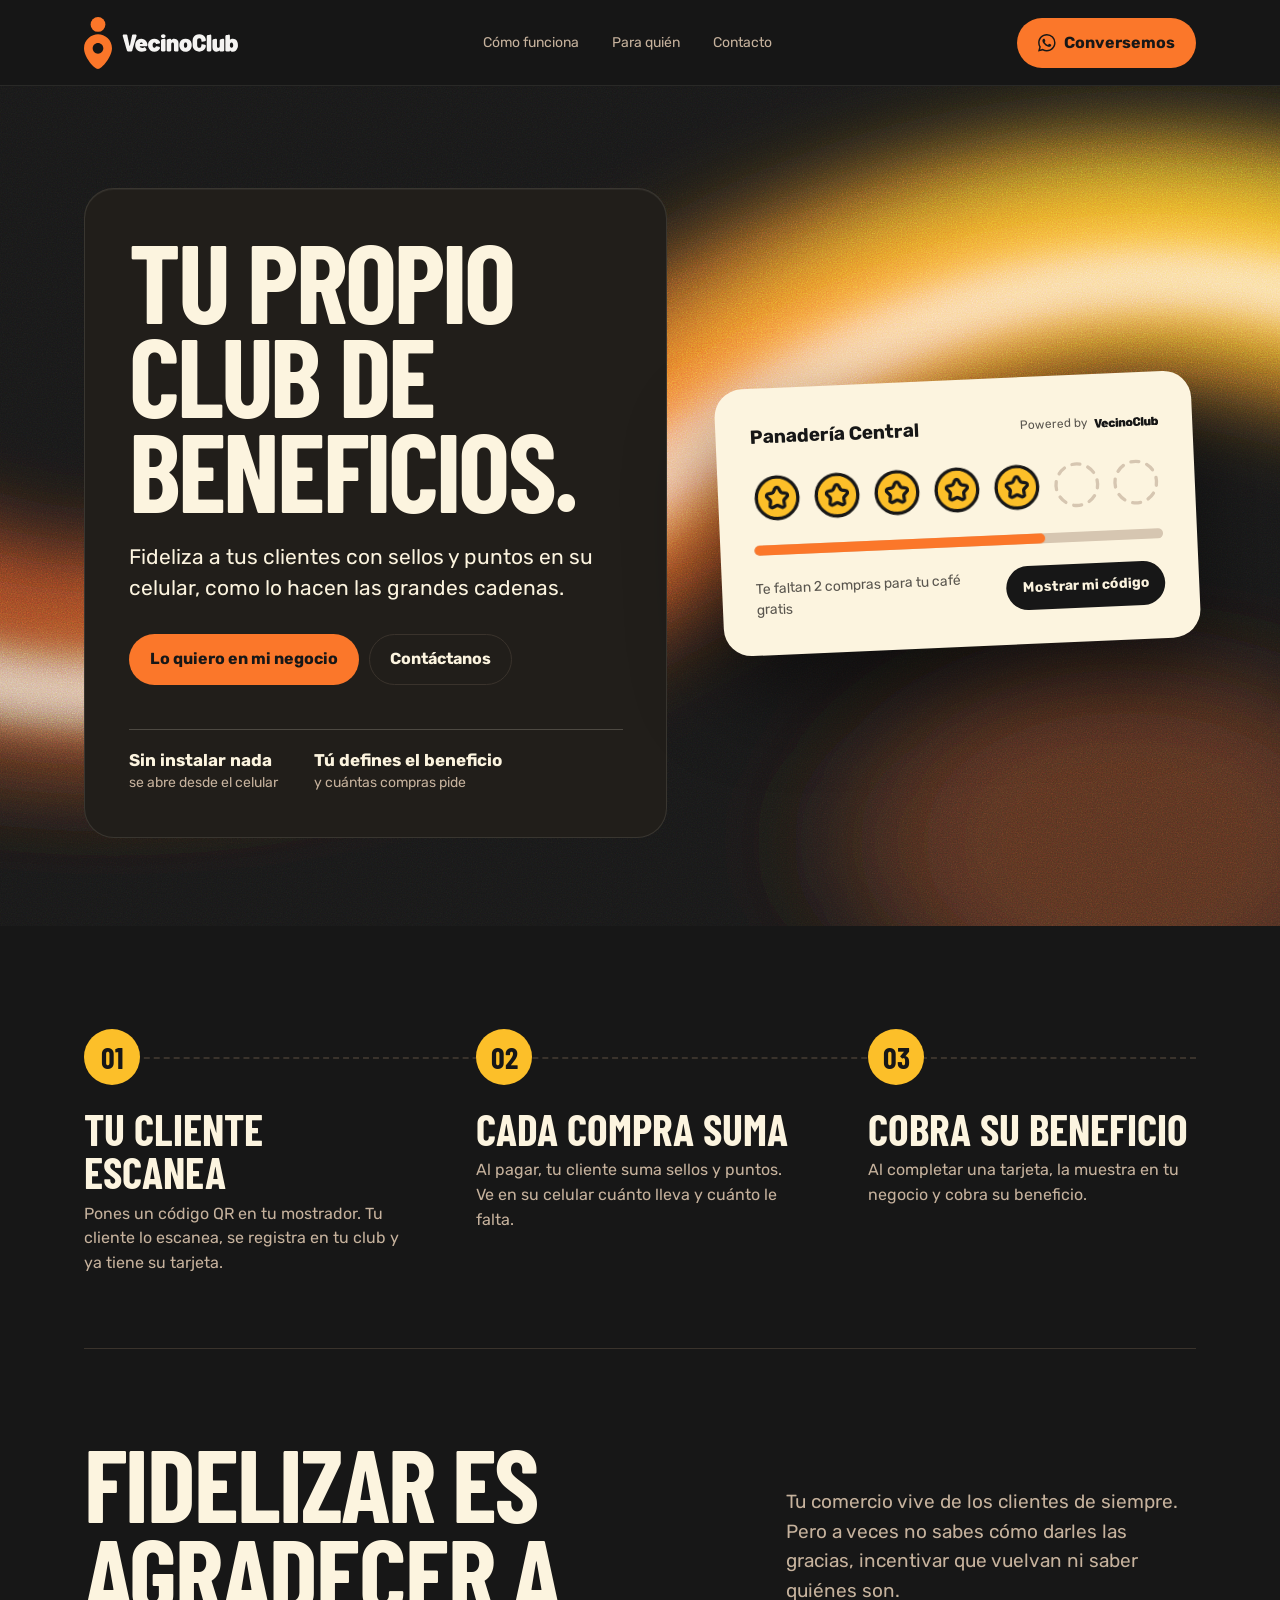
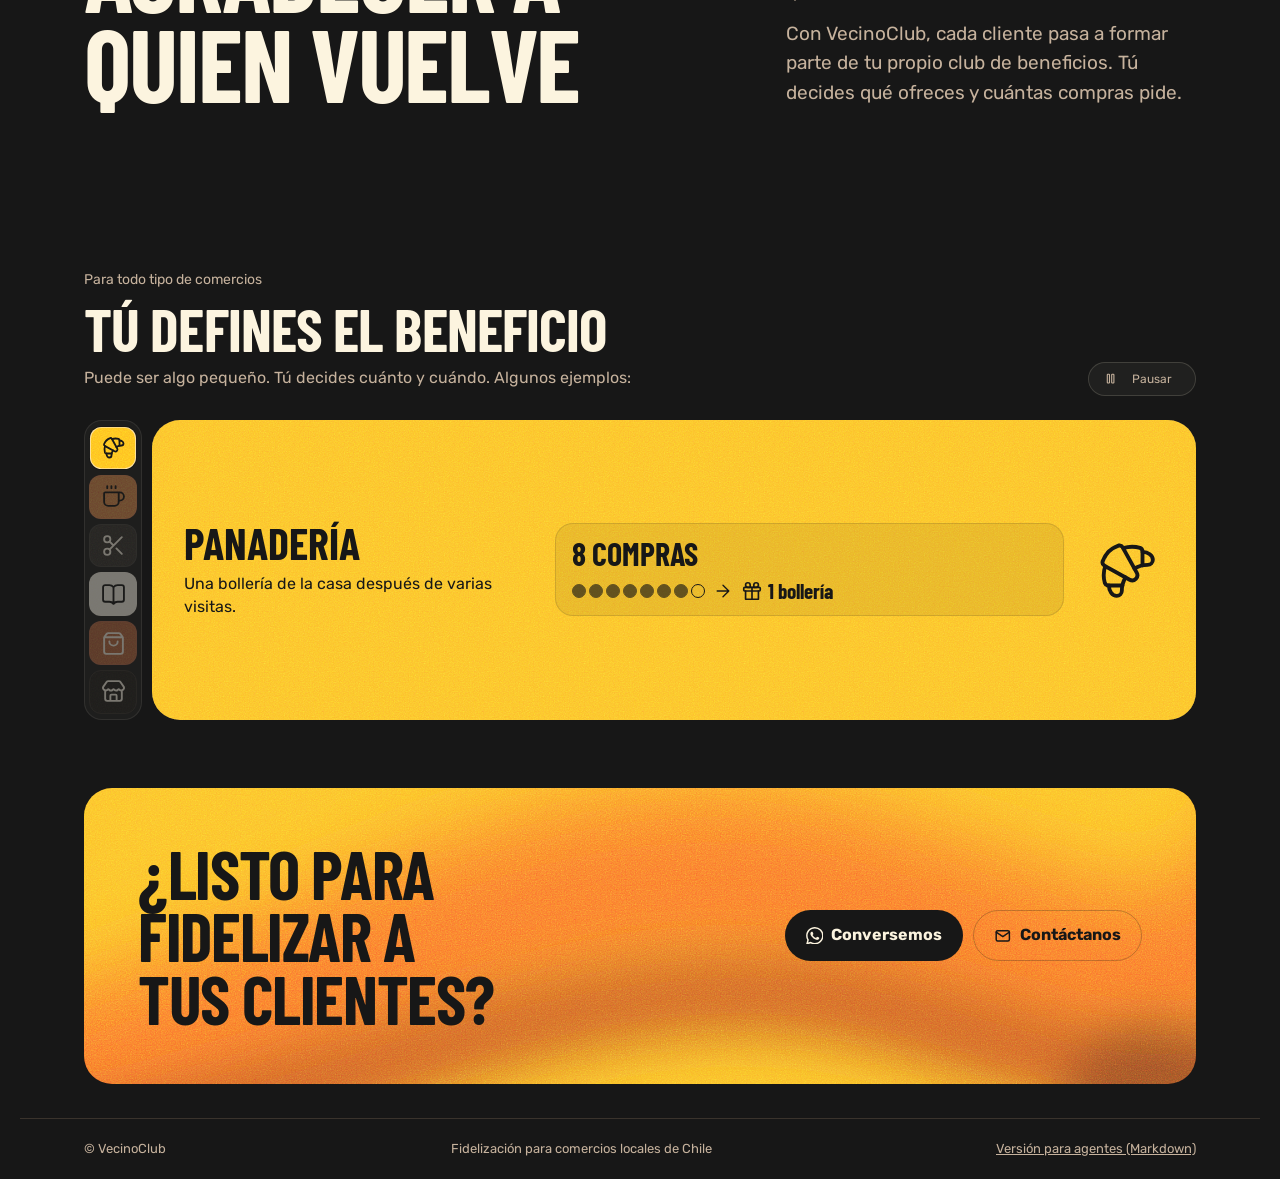
==== commit 1b06cf04: "Add agent friendly landing Markdown" ====
--- a/index.html
+++ b/index.html
@@ -1,5 +1,5 @@
 <!doctype html>
-<html lang="es">
+<html lang="es" data-theme="dark">
   <head>
     <meta charset="utf-8">
     <meta name="viewport" content="width=device-width, initial-scale=1, viewport-fit=cover, interactive-widget=resizes-content">
@@ -10,18 +10,19 @@
     <meta property="og:type" content="website">
     <meta property="og:title" content="VecinoClub | Tu propio club de beneficios">
     <meta property="og:description" content="Sellos y premios en el celular de tus clientes. Sin apps que descargar, sin tarjetas de cartón que se pierden.">
-    <meta property="og:url" content="https://vecinoclub.vercel.app/">
-    <meta property="og:image" content="https://vecinoclub.vercel.app/assets/brand/vecinoclub_social_og.png">
+    <meta property="og:url" content="https://vecinoclub.cl/">
+    <meta property="og:image" content="https://vecinoclub.cl/assets/brand/vecinoclub_social_og.png">
     <meta property="og:image:width" content="1200">
     <meta property="og:image:height" content="630">
     <meta property="og:image:alt" content="VecinoClub">
     <meta name="twitter:card" content="summary_large_image">
-    <meta name="twitter:image" content="https://vecinoclub.vercel.app/assets/brand/vecinoclub_social_og.png">
+    <meta name="twitter:image" content="https://vecinoclub.cl/assets/brand/vecinoclub_social_og.png">
     <link rel="icon" href="assets/brand/vecinoclub_favicon_color.svg" type="image/svg+xml">
     <link rel="icon" href="assets/brand/favicon-32.png" sizes="32x32" type="image/png">
     <link rel="icon" href="assets/brand/favicon-16.png" sizes="16x16" type="image/png">
     <link rel="apple-touch-icon" href="assets/brand/apple-touch-icon.png">
     <title>VecinoClub | Tu propio club de beneficios</title>
+    <link rel="stylesheet" href="assets/brand/vecinoclub.css">
     <link rel="stylesheet" href="styles.css?v=rediseno3">
   </head>
   <body>
@@ -150,18 +151,21 @@
 
       </main>
 
-      <footer><span>© VecinoClub</span><span>Fidelización para comercios locales de Chile</span></footer>
+      <footer><span>© VecinoClub</span><span>Fidelización para comercios locales de Chile</span><a href="/llms.txt">Versión para agentes (Markdown)</a></footer>
     </div>
+    <script type="application/json" id="reward-businesses">
+      [
+        { "id": "bakery", "name": "Panadería", "icon": "croissant", "description": "Una bollería de la casa después de varias visitas.", "count": "8", "unit": "compras", "prizeCount": "1", "prize": "bollería" },
+        { "id": "cafe", "name": "Café", "icon": "coffee", "description": "El café número diez va por la casa.", "count": "9", "unit": "cafés", "prizeCount": "1", "prize": "gratis" },
+        { "id": "hair", "name": "Peluquería", "icon": "scissors", "description": "Un descuento para quien viene cada mes.", "count": "5", "unit": "cortes", "prizeCount": "20%", "prize": "de descuento" },
+        { "id": "bookstore", "name": "Librería", "icon": "book", "description": "Un marcapáginas o un descuento para quien lee harto.", "count": "6", "unit": "libros", "prizeCount": "1", "prize": "regalo" },
+        { "id": "pantry", "name": "Almacén", "icon": "bag", "description": "Una bolsa de regalo para los clientes de siempre.", "count": "10", "unit": "compras", "prizeCount": "1", "prize": "bolsa" },
+        { "id": "own", "name": "Tu comercio", "icon": "store", "description": "Cuéntanos qué vendes y armamos tu tarjeta juntos.", "count": "", "unit": "", "prizeCount": "", "prize": "" }
+      ]
+    </script>
     <script>
       document.documentElement.classList.add('js');
-      const rewardBusinesses = [
-        { id: 'bakery', name: 'Panadería', icon: 'croissant', description: 'Una bollería de la casa después de varias visitas.', count: '8', unit: 'compras', prizeCount: '1', prize: 'bollería' },
-        { id: 'cafe', name: 'Café', icon: 'coffee', description: 'El café número diez va por la casa.', count: '9', unit: 'cafés', prizeCount: '1', prize: 'gratis' },
-        { id: 'hair', name: 'Peluquería', icon: 'scissors', description: 'Un descuento para quien viene cada mes.', count: '5', unit: 'cortes', prizeCount: '20%', prize: 'de descuento' },
-        { id: 'bookstore', name: 'Librería', icon: 'book', description: 'Un marcapáginas o un descuento para quien lee harto.', count: '6', unit: 'libros', prizeCount: '1', prize: 'regalo' },
-        { id: 'pantry', name: 'Almacén', icon: 'bag', description: 'Una bolsa de regalo para los clientes de siempre.', count: '10', unit: 'compras', prizeCount: '1', prize: 'bolsa' },
-        { id: 'own', name: 'Tu comercio', icon: 'store', description: 'Cuéntanos qué vendes y armamos tu tarjeta juntos.', count: '', unit: '', prizeCount: '', prize: '' }
-      ];
+      const rewardBusinesses = JSON.parse(document.getElementById('reward-businesses').textContent);
       const rewardTabs = [...document.querySelectorAll('.reward-tab')];
       const rewardPanel = document.querySelector('.reward-detail');
       const transitionRewardContent = () => {
--- a/assets/brand/vecinoclub.css
+++ b/assets/brand/vecinoclub.css
@@ -0,0 +1,47 @@
+/* VecinoClub brand palette. Source: vecinoclub-brand. Do not edit consumer copies. */
+:root {
+  /* ---------- VecinoClub brand palette — opt-in ---------- */
+  --vc-background: #f3e6cf;
+  --vc-card: #fcf4df;
+  --vc-surface-raised: #fcf4df;
+  --vc-foreground: #171717;
+  --vc-muted-foreground: #59554e;
+  --vc-border: #c6b29d;
+  --vc-input: #fcf4df;
+  --vc-input-border: #f3e6cf;
+  --vc-primary: #fb772a;
+  --vc-primary-hover: #ff8b47;
+  --vc-gold: #fcbf29;
+  --vc-primary-foreground: #171717;
+  --vc-secondary: #ece4d1;
+  --vc-secondary-foreground: #171717;
+  --vc-placeholder: #d6c6b1;
+  --vc-success: #2e7d32;
+  --vc-danger: #b3261e;
+  --vc-warning: #8a5a00;
+  --vc-radius: 28px;
+  --vc-gutter: clamp(22px, 5vw, 64px);
+  --vc-ease: cubic-bezier(0.2, 0.75, 0.25, 1);
+}
+
+[data-theme="dark"] {
+  /* ---------- VecinoClub brand palette — opt-in ---------- */
+  --vc-background: #171717;
+  --vc-card: #211e1a;
+  --vc-surface-raised: #27231e;
+  --vc-foreground: #fcf4df;
+  --vc-muted-foreground: #c6b29d;
+  --vc-border: #3a332c;
+  --vc-input: #211e1a;
+  --vc-input-border: #171717;
+  --vc-primary: #fb772a;
+  --vc-primary-hover: #ff8b47;
+  --vc-gold: #fcbf29;
+  --vc-primary-foreground: #171717;
+  --vc-secondary: #332f2a;
+  --vc-secondary-foreground: #fcf4df;
+  --vc-placeholder: #3a332c;
+  --vc-success: #66bb6a;
+  --vc-danger: #f2766b;
+  --vc-warning: #e0a33a;
+}
--- a/styles.css
+++ b/styles.css
@@ -3,7 +3,7 @@
 @font-face{font-family:"Barlow Condensed";src:url("fonts/barlow-condensed-latin-700-normal.woff2") format("woff2");font-style:normal;font-weight:700;font-display:swap}
 
 @font-face{font-family:"Barlow Fallback";src:local("Arial Narrow Bold"),local("Arial Bold"),local("Arial");size-adjust:62%;ascent-override:95%;descent-override:20%;font-weight:700}
-:root{color-scheme:dark;--gutter:clamp(22px,5vw,64px);--page:#171717;--surface:#211e1a;--surface-raised:#27231e;--ink:#fcf4df;--muted:#c6b29d;--line:#3a332c;--orange:#fb772a;--orange-dark:#ff8b47;--gold:#fcbf29;--radius:28px;--shadow:none;--ease:cubic-bezier(.2,.75,.25,1)}
+:root{color-scheme:dark;--gutter:var(--vc-gutter);--page:var(--vc-background);--surface:var(--vc-card);--surface-raised:var(--vc-surface-raised);--ink:var(--vc-foreground);--muted:var(--vc-muted-foreground);--line:var(--vc-border);--orange:var(--vc-primary);--orange-dark:var(--vc-primary-hover);--gold:var(--vc-gold);--radius:var(--vc-radius);--shadow:none;--ease:var(--vc-ease)}
 *{box-sizing:border-box}
 html{background:var(--page);scroll-behavior:smooth;-webkit-tap-highlight-color:transparent;-webkit-text-size-adjust:100%}
 body{margin:0;background:var(--page);color:var(--ink);font-family:Rubik,system-ui,sans-serif;line-height:1.55;-webkit-font-smoothing:antialiased}
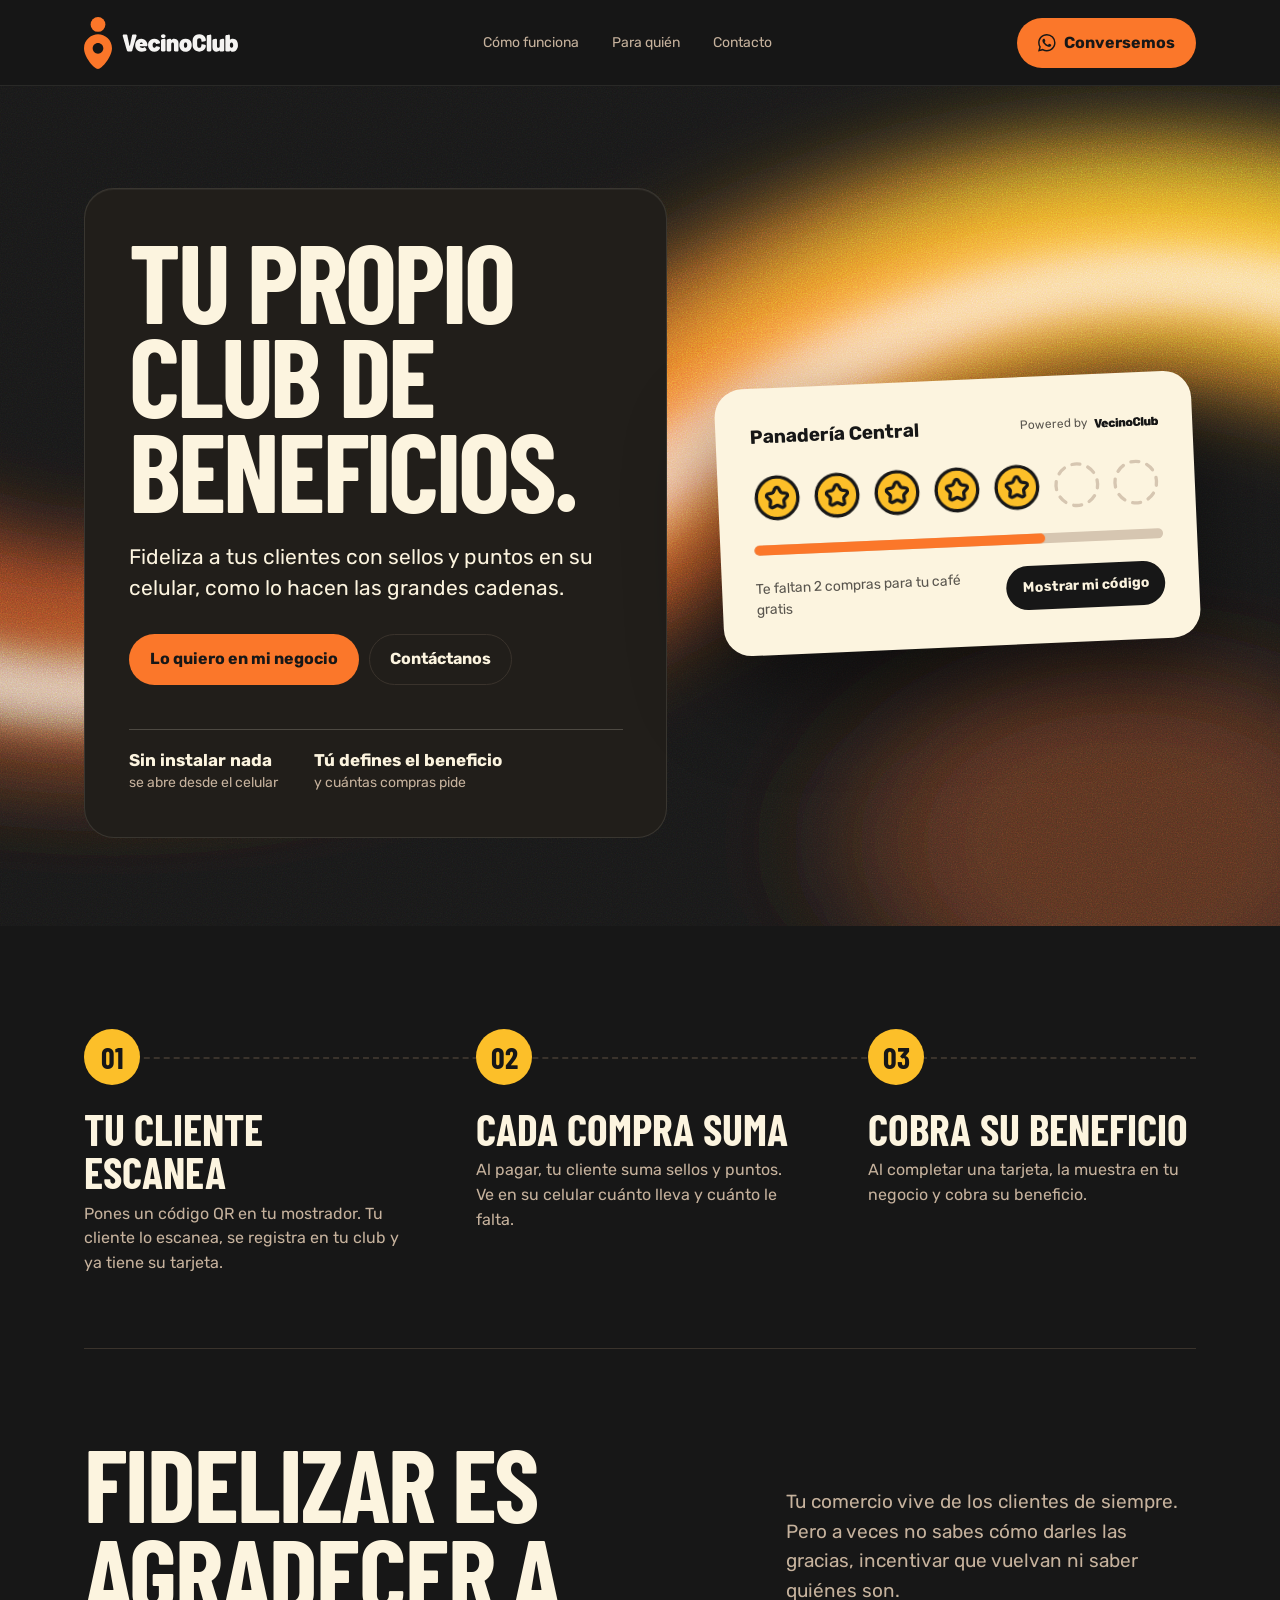
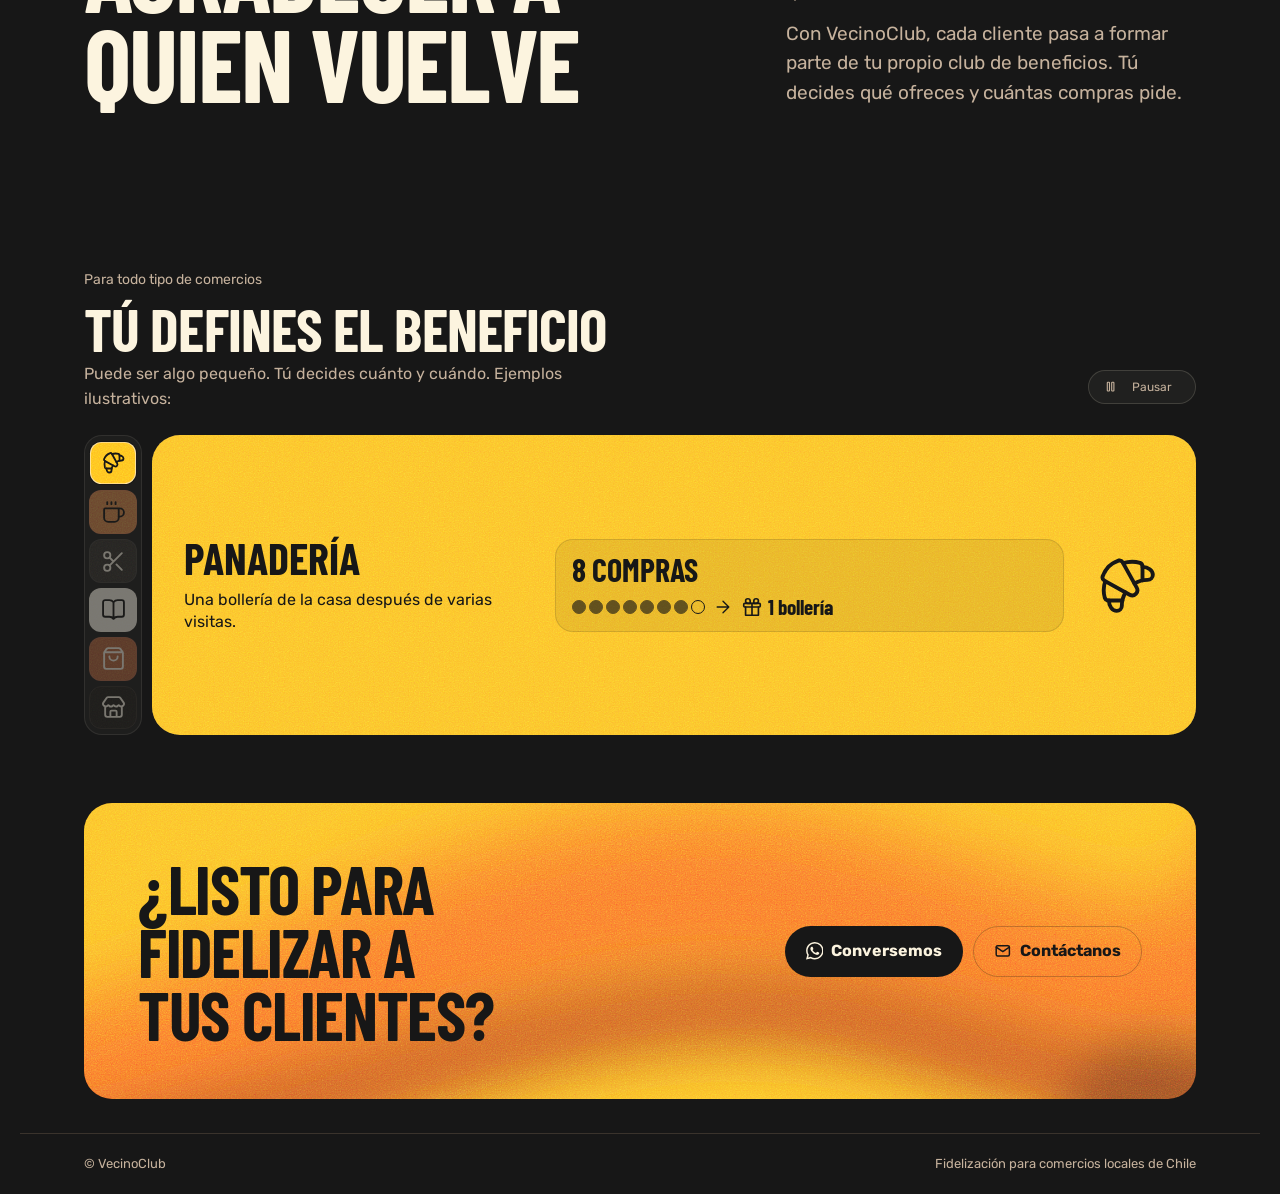
==== commit db51b7be: "feat: generar llms.txt desde contenido principal" ====
--- a/index.html
+++ b/index.html
@@ -43,7 +43,7 @@
         </a>
       </header>
 
-      <main id="contenido">
+      <main id="contenido" data-llms-content>
         <section class="hero" aria-labelledby="hero-title">
           <div class="hero-copy">
             <h1 id="hero-title">Tu propio club de beneficios.</h1>
@@ -88,7 +88,7 @@
           <span class="mono">Para todo tipo de comercios</span>
           <h2 id="use-title">Tú defines el beneficio</h2>
           <div class="section-intro">
-            <p class="section-subtitle">Puede ser algo pequeño. Tú decides cuánto y cuándo. Algunos ejemplos:</p>
+            <p class="section-subtitle">Puede ser algo pequeño. Tú decides cuánto y cuándo. Ejemplos ilustrativos:</p>
             <button class="reward-rotation-toggle" type="button" aria-label="Pausar" hidden>
               <span class="toggle-icons">
               <svg class="icon" data-pause-icon viewBox="0 0 24 24" fill="none" stroke="currentColor" stroke-width="2" stroke-linecap="round" stroke-linejoin="round" aria-hidden="true"><rect x="6" y="4" width="4" height="16" rx="1"/><rect x="14" y="4" width="4" height="16" rx="1"/></svg>
@@ -151,7 +151,7 @@
 
       </main>
 
-      <footer><span>© VecinoClub</span><span>Fidelización para comercios locales de Chile</span><a href="/llms.txt">Versión para agentes (Markdown)</a></footer>
+      <footer><span>© VecinoClub</span><span>Fidelización para comercios locales de Chile</span></footer>
     </div>
     <script type="application/json" id="reward-businesses">
       [
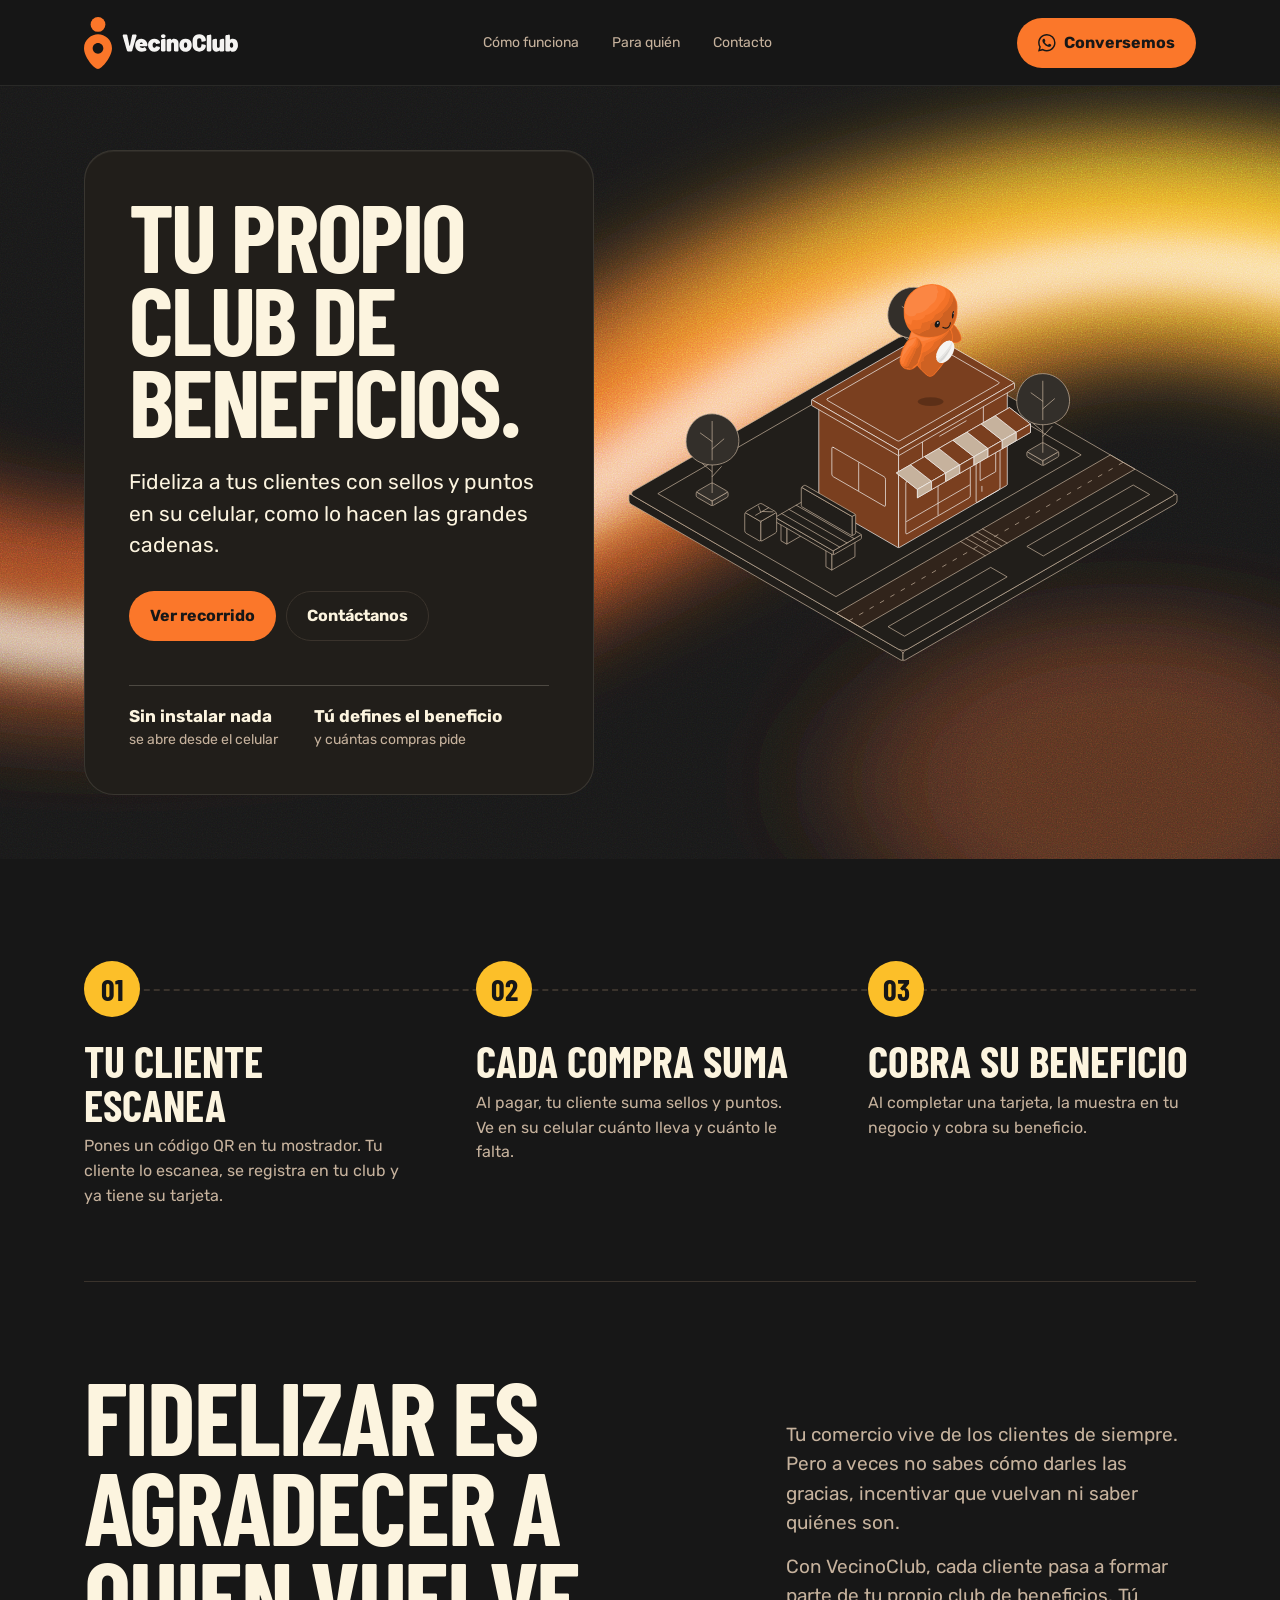
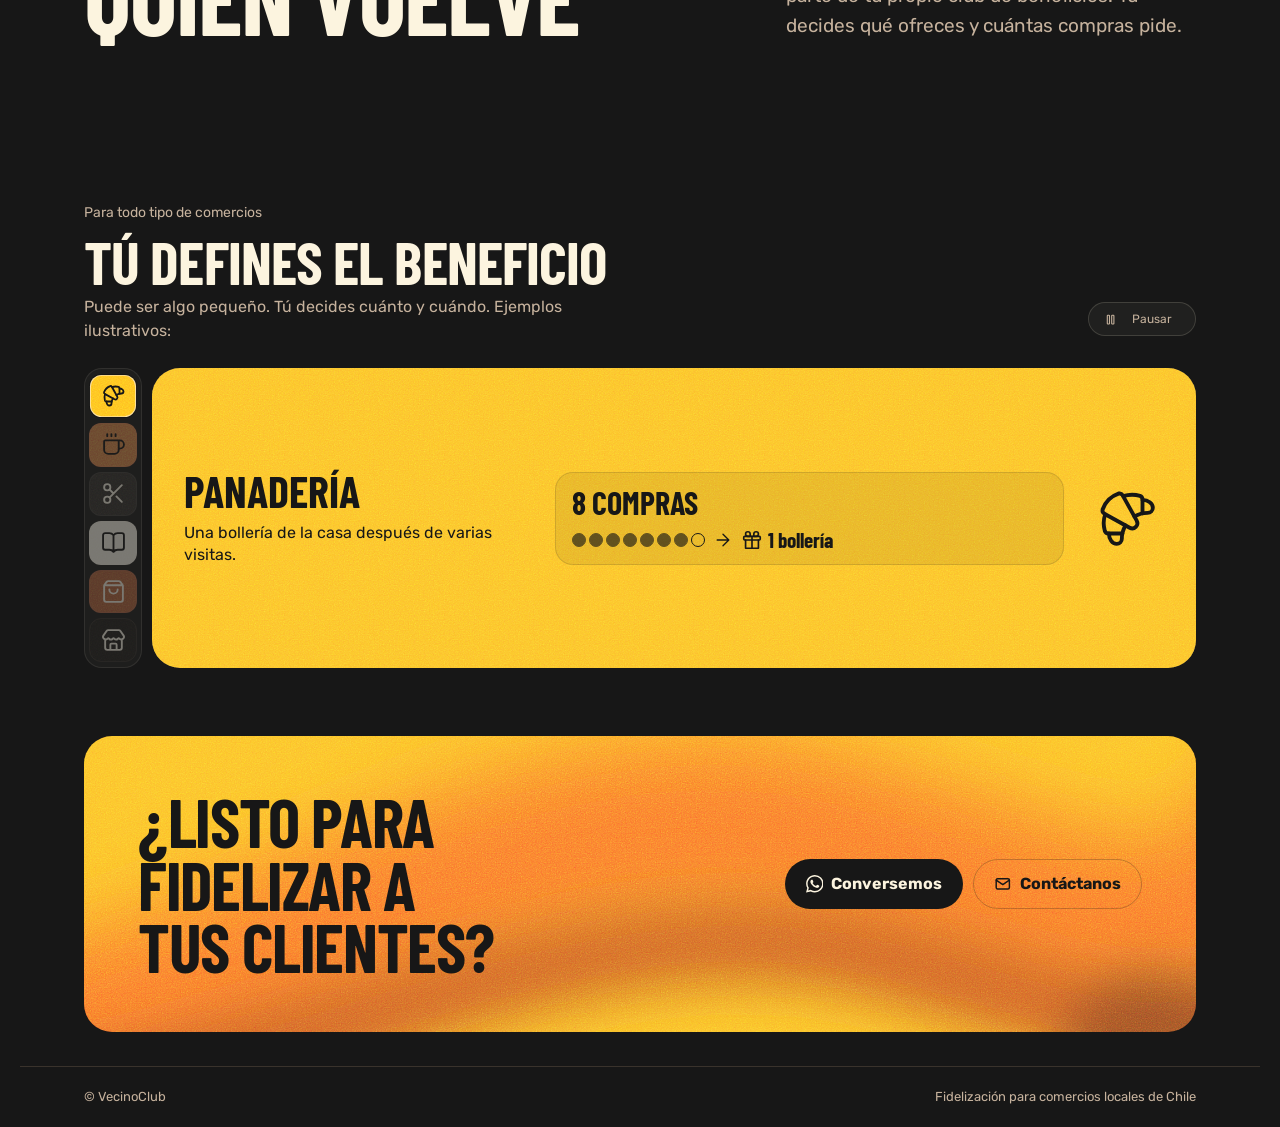
==== commit 54b37068: "Try isometric scene in two responsive hero compositions" ====
--- a/index.html
+++ b/index.html
@@ -21,6 +21,11 @@
     <link rel="icon" href="assets/brand/favicon-32.png" sizes="32x32" type="image/png">
     <link rel="icon" href="assets/brand/favicon-16.png" sizes="16x16" type="image/png">
     <link rel="apple-touch-icon" href="assets/brand/apple-touch-icon.png">
+    <script>
+      if (new URLSearchParams(location.search).get('hero') === 'fondo') {
+        document.documentElement.dataset.hero = 'fondo';
+      }
+    </script>
     <title>VecinoClub | Tu propio club de beneficios</title>
     <link rel="stylesheet" href="assets/brand/vecinoclub.css">
     <link rel="stylesheet" href="styles.css?v=rediseno3">
@@ -43,29 +48,22 @@
         </a>
       </header>
 
-      <main id="contenido" data-llms-content>
+      <main id="contenido" data-llms-content data-llms-intro="VecinoClub es un club de beneficios para comercios. Más información: https://vecinoclub.cl.">
         <section class="hero" aria-labelledby="hero-title">
           <div class="hero-copy">
             <h1 id="hero-title">Tu propio club de beneficios.</h1>
             <p class="hero-subtitle">Fideliza a tus clientes con sellos y puntos en su celular, como lo hacen las grandes cadenas.</p>
             <div class="cta-row">
-              <a class="btn primary" href="https://wa.me/56978505946">Lo quiero en mi negocio</a>
-              <a class="btn outline" href="/contacto">Contáctanos</a>
+              <a class="btn primary" href="#como-funciona">Ver recorrido</a>
+              <a class="btn outline" href="/contacto" data-llms-label="Contacto">Contáctanos</a>
             </div>
             <div class="facts" aria-label="Características principales">
               <div><b>Sin instalar nada</b><span class="mono">se abre desde el celular</span></div>
               <div><b>Tú defines el beneficio</b><span class="mono">y cuántas compras pide</span></div>
             </div>
           </div>
-          <div class="hero-visual" aria-label="Ejemplo de tarjeta de sellos de VecinoClub">
-            <div class="hero-card">
-              <div class="card-row"><strong>Panadería Central</strong><small>Powered by <img src="assets/brand/vecinoclub_variant2_mono_dark.svg" width="70" height="10" alt="VecinoClub"></small></div>
-              <div class="stamps" role="img" aria-label="Cinco de siete sellos completados">
-                <svg class="stamp on" style="--i:0" aria-hidden="true"><use href="#stamp-star"/></svg><svg class="stamp on" style="--i:1" aria-hidden="true"><use href="#stamp-star"/></svg><svg class="stamp on" style="--i:2" aria-hidden="true"><use href="#stamp-star"/></svg><svg class="stamp on" style="--i:3" aria-hidden="true"><use href="#stamp-star"/></svg><svg class="stamp on" style="--i:4" aria-hidden="true"><use href="#stamp-star"/></svg><svg class="stamp" aria-hidden="true"><use href="#stamp-dashed"/></svg><svg class="stamp" aria-hidden="true"><use href="#stamp-dashed"/></svg>
-              </div>
-              <div class="progress" aria-hidden="true"><u></u></div>
-              <div class="card-footer"><small>Te faltan 2 compras para tu café gratis</small><span class="mock-button">Mostrar mi código</span></div>
-            </div>
+          <div class="hero-visual">
+            <img class="hero-scene" src="assets/hero-escena.svg" width="700" height="500" fetchpriority="high" alt="Un comercio de barrio rodeado de árboles y una banca, con Punto flotando sobre el local.">
           </div>
         </section>
 
@@ -102,8 +100,6 @@
           </div>
           <div class="reward-accordion">
             <svg class="reward-icon-sprite" aria-hidden="true" focusable="false" xmlns="http://www.w3.org/2000/svg">
-              <symbol id="stamp-star" viewBox="0 0 24 24"><circle cx="12" cy="12" r="10"/><path d="M11.051 7.616a1 1 0 0 1 1.909.024l.737 1.452a1 1 0 0 0 .737.535l1.634.256a1 1 0 0 1 .588 1.806l-1.172 1.168a1 1 0 0 0-.282.866l.259 1.613a1 1 0 0 1-1.541 1.134l-1.465-.75a1 1 0 0 0-.912 0l-1.465.75a1 1 0 0 1-1.539-1.133l.258-1.613a1 1 0 0 0-.282-.867l-1.156-1.152a1 1 0 0 1 .572-1.822l1.633-.256a1 1 0 0 0 .737-.535z"/></symbol>
-              <symbol id="stamp-dashed" viewBox="0 0 24 24"><path d="M10.1 2.182a10 10 0 0 1 3.8 0"/><path d="M13.9 21.818a10 10 0 0 1-3.8 0"/><path d="M17.609 3.721a10 10 0 0 1 2.69 2.7"/><path d="M2.182 13.9a10 10 0 0 1 0-3.8"/><path d="M20.279 17.609a10 10 0 0 1-2.7 2.69"/><path d="M21.818 10.1a10 10 0 0 1 0 3.8"/><path d="M3.721 6.391a10 10 0 0 1 2.7-2.69"/><path d="M6.391 20.279a10 10 0 0 1-2.69-2.7"/></symbol>
               <symbol id="reward-croissant" viewBox="0 0 24 24"><path d="M10.2 18H4.774a1.5 1.5 0 0 1-1.352-.97 11 11 0 0 1 .132-6.487"/><path d="M18 10.2V4.774a1.5 1.5 0 0 0-.97-1.352 11 11 0 0 0-6.486.132"/><path d="M18 5a4 3 0 0 1 4 3 2 2 0 0 1-2 2 10 10 0 0 0-5.139 1.42"/><path d="M5 18a3 4 0 0 0 3 4 2 2 0 0 0 2-2 10 10 0 0 1 1.42-5.14"/><path d="M8.709 2.554a10 10 0 0 0-6.155 6.155 1.5 1.5 0 0 0 .676 1.626l9.807 5.42a2 2 0 0 0 2.718-2.718l-5.42-9.807a1.5 1.5 0 0 0-1.626-.676"/></symbol>
               <symbol id="reward-coffee" viewBox="0 0 24 24"><path d="M10 2v2M14 2v2M16 8a1 1 0 0 1 1 1v8a4 4 0 0 1-4 4H7a4 4 0 0 1-4-4V9a1 1 0 0 1 1-1h14a4 4 0 1 1 0 8h-1M6 2v2"/></symbol>
               <symbol id="reward-scissors" viewBox="0 0 24 24"><circle cx="6" cy="6" r="3"/><path d="M8.12 8.12 12 12M20 4 8.12 15.88"/><circle cx="6" cy="18" r="3"/><path d="m14.8 14.8 5.2 5.2"/></symbol>
@@ -138,11 +134,11 @@
         <section class="closing" id="contacto" aria-labelledby="closing-title">
           <h2 id="closing-title">¿Listo para fidelizar a tus clientes?</h2>
           <div class="closing-actions">
-            <a class="btn dark" href="https://wa.me/56978505946">
+            <a class="btn dark" href="https://wa.me/56978505946" data-llms-label="WhatsApp">
               <svg class="icon" viewBox="0 0 24 24" fill="currentColor" aria-hidden="true"><path d="M17.472 14.382c-.297-.149-1.758-.867-2.03-.967-.273-.099-.471-.148-.67.15-.197.297-.767.966-.94 1.164-.173.199-.347.223-.644.075-.297-.15-1.255-.463-2.39-1.475-.883-.788-1.48-1.761-1.653-2.059-.173-.297-.018-.458.13-.606.134-.133.298-.347.446-.52.149-.174.198-.298.298-.497.099-.198.05-.371-.025-.52-.075-.149-.669-1.612-.916-2.207-.242-.579-.487-.5-.669-.51-.173-.008-.371-.01-.57-.01-.198 0-.52.074-.792.372-.272.297-1.04 1.016-1.04 2.479 0 1.462 1.065 2.875 1.213 3.074.149.198 2.096 3.2 5.077 4.487.709.306 1.262.489 1.694.625.712.227 1.36.195 1.871.118.571-.085 1.758-.719 2.006-1.413.248-.694.248-1.289.173-1.413-.074-.124-.272-.198-.57-.347m-5.421 7.403h-.004a9.87 9.87 0 01-5.031-1.378l-.361-.214-3.741.982.998-3.648-.235-.374a9.86 9.86 0 01-1.51-5.26c.001-5.45 4.436-9.884 9.888-9.884 2.64 0 5.122 1.03 6.988 2.898a9.825 9.825 0 012.893 6.994c-.003 5.45-4.437 9.884-9.885 9.884m8.413-18.297A11.815 11.815 0 0012.05 0C5.495 0 .16 5.335.157 11.892c0 2.096.547 4.142 1.588 5.945L.057 24l6.305-1.654a11.882 11.882 0 005.683 1.448h.005c6.554 0 11.89-5.335 11.893-11.893a11.821 11.821 0 00-3.48-8.413Z"/></svg>
               Conversemos
             </a>
-            <a class="btn outline-dark" href="/contacto">
+            <a class="btn outline-dark" href="/contacto" data-llms-label="Contacto">
               <svg class="icon" viewBox="0 0 24 24" fill="none" stroke="currentColor" stroke-width="2" stroke-linecap="round" stroke-linejoin="round" aria-hidden="true"><rect x="3" y="5" width="18" height="14" rx="2"/><path d="m3 7 9 6 9-6"/></svg>
               Contáctanos
             </a>
--- a/styles.css
+++ b/styles.css
@@ -21,23 +21,16 @@
 .btn.primary{background:var(--orange);color:#171717}.btn.outline{border-color:var(--line);background:transparent;color:var(--ink)}.btn.dark{background:#171717;color:#fcf4df}.btn.outline-dark{border-color:#17171740;color:#171717}
 .icon{width:1.1em;height:1.1em;vertical-align:-.16em;flex:none}
 :focus-visible{outline:3px solid var(--orange);outline-offset:4px;border-radius:5px}
-.hero{position:relative;isolation:isolate;display:grid;grid-template-columns:minmax(0,1.1fr) minmax(0,.9fr);align-items:center;gap:clamp(18px,4vw,52px);padding:clamp(56px,8vw,112px) var(--gutter) clamp(56px,7vw,88px)}
+.hero{position:relative;isolation:isolate;display:grid;grid-template-columns:minmax(0,1fr) minmax(0,1.15fr);align-items:center;gap:16px;padding:64px var(--gutter)}
 .hero::before,.hero::after{position:absolute;top:0;bottom:0;left:50%;width:100vw;transform:translateX(-50%);content:"";pointer-events:none}
 .hero::before{z-index:-2;background:#171717 url("assets/bg-hero.svg?v=gold-full-strength") center/100% 100% no-repeat;transform:translateX(-50%) scaleX(-1)}
 .hero::after{z-index:-1;background-image:url("data:image/svg+xml;utf8,<svg xmlns='http://www.w3.org/2000/svg' width='160' height='160'><filter id='n'><feTurbulence type='fractalNoise' baseFrequency='.8' numOctaves='3'/></filter><rect width='100%' height='100%' filter='url(%23n)'/></svg>");opacity:.7;mix-blend-mode:overlay}
 .hero-copy{max-width:660px;padding:clamp(24px,3.4vw,44px);border:1px solid #fcf4df1c;border-radius:30px;background:#211e1a;box-shadow:inset 0 1px #fcf4df0d}.hero h1,.statement h2,.use-cases h2,.closing h2{font-family:"Barlow Condensed","Barlow Fallback",Rubik,sans-serif;font-weight:700;text-transform:uppercase}
-.hero h1{margin:0 0 24px;font-size:clamp(64px,8.6vw,120px);line-height:.86;letter-spacing:-.025em}
+.hero h1{margin:0 0 24px;font-size:clamp(64px,7.5vw,104px);line-height:.86;letter-spacing:-.025em}
 .hero-subtitle{max-width:40ch;margin:0 0 30px;color:var(--ink);font-size:clamp(17px,1.7vw,21px);line-height:1.5}.cta-row{display:flex;flex-wrap:wrap;gap:10px}
 .facts{display:flex;flex-wrap:wrap;gap:12px 36px;margin-top:44px;padding-top:20px;border-top:1px solid #fcf4df33}.facts b{display:block;font-size:17px;line-height:1.2}.facts .mono{display:block;margin-top:2px;font-size:14px}
 .hero-visual{position:relative;display:grid;place-items:center}
 .closing::after{position:absolute;inset:0;background-image:url("data:image/svg+xml;utf8,<svg xmlns='http://www.w3.org/2000/svg' width='160' height='160'><filter id='n'><feTurbulence type='fractalNoise' baseFrequency='.8' numOctaves='3'/></filter><rect width='100%' height='100%' filter='url(%23n)'/></svg>");content:"";opacity:.7;mix-blend-mode:overlay;pointer-events:none}
-.hero-card{--ink:#171717;--muted:#59554e;position:relative;z-index:1;display:flex;width:min(500px,100%);flex-direction:column;gap:22px;padding:clamp(22px,3vw,34px);border-radius:28px;background:#fcf4df;color:#171717;box-shadow:0 40px 90px #0007;transform:rotate(-2.5deg)}
-.card-row{display:flex;align-items:center;justify-content:space-between;gap:8px;font-size:19px}.card-row small{color:var(--muted);font-size:12px;white-space:nowrap}.card-row small img{width:64px;height:auto;margin-left:4px;vertical-align:middle}
-.stamps{display:flex;flex-wrap:nowrap;gap:10px}.stamp{display:block;width:100%;flex:1 1 0;max-width:56px;aspect-ratio:1;fill:none;stroke:#d6c6b1;stroke-width:1.6;stroke-linecap:round;stroke-linejoin:round}.stamp.on{fill:var(--gold);stroke:var(--ink);animation:stamp-in 420ms var(--ease) both;animation-delay:calc(var(--i)*260ms + 500ms)}
-@keyframes stamp-in{0%{opacity:0;transform:scale(1.7) rotate(-14deg)}60%{opacity:1;transform:scale(.92) rotate(2deg)}100%{opacity:1;transform:none}}
-.progress{height:10px;overflow:clip;border-radius:99px;background:#d6c6b1}.progress u{display:block;width:71%;height:100%;border-radius:inherit;background:var(--orange);text-decoration:none;transform-origin:left;animation:fill-in 1500ms var(--ease) 500ms both}
-@keyframes fill-in{from{transform:scaleX(0)}}
-.card-footer{display:flex;align-items:center;justify-content:space-between;gap:10px}.card-footer small{color:var(--muted);font-size:14px}.mock-button{padding:11px 16px;border-radius:999px;background:#171717;color:#fcf4df;font-size:14px;font-weight:700;white-space:nowrap}
 .steps{position:relative;display:grid;grid-template-columns:repeat(3,minmax(0,1fr));gap:clamp(24px,5vw,72px);padding:clamp(56px,8vw,104px) var(--gutter) clamp(40px,6vw,72px)}
 .steps::before{position:absolute;inset-block-start:calc(clamp(56px,8vw,104px) + 28px);inset-inline:var(--gutter);border-top:2px dashed var(--line);content:""}
 .steps>div{position:relative}.steps .mono{display:grid;width:56px;height:56px;place-items:center;margin-bottom:22px;border-radius:50%;background:var(--gold);color:#171717;font-family:"Barlow Condensed","Barlow Fallback",sans-serif;font-size:30px;font-weight:700;line-height:1}
@@ -76,7 +69,6 @@
   :root{--gutter:20px}
   .site-header{gap:12px;padding:12px 20px}.site-header img{width:132px}.site-header nav{display:none}.site-header .btn{min-height:42px;padding:9px 14px;font-size:14px}
   .hero{grid-template-columns:minmax(0,1fr);gap:28px;padding:24px 20px 40px}.hero-copy{padding:20px;border-radius:22px}.hero h1{margin-bottom:16px;font-size:clamp(60px,19vw,84px)}.hero-subtitle{margin-bottom:22px;font-size:17px}.hero .btn{min-height:46px;padding:10px 16px;font-size:15px}.facts{margin-top:28px;gap:10px 24px}.facts b{font-size:16px}.facts .mono{font-size:13px}
-  .hero-card{width:100%;gap:16px;padding:18px;border-radius:22px;transform:rotate(-1.5deg)}.card-row{font-size:16px}.stamps{gap:6px}.stamps .stamp{max-width:40px}.card-footer small{font-size:12px}.mock-button{padding:9px 12px;font-size:12px}
   .steps{grid-template-columns:minmax(0,1fr);gap:28px;padding:44px 20px 32px}.steps::before{inset-block-start:44px;inset-block-end:60px;inset-inline-start:calc(20px + 27px);inset-inline-end:auto;border-top:0;border-left:2px dashed var(--line)}.steps>div{padding-left:76px}.steps .mono{position:absolute;left:0;top:0;margin:0}.steps h3{font-size:32px}.steps p{font-size:15px}
   .statement{grid-template-columns:minmax(0,1fr);gap:20px;margin:0 20px;padding:40px 0}.statement h2{max-width:none;font-size:clamp(46px,14vw,64px)}.statement p{margin-bottom:10px;font-size:16px}
   .use-cases{padding:32px 20px}.use-cases h2{font-size:34px}.section-intro{align-items:flex-start;flex-direction:column;gap:9px;margin-bottom:14px}.section-subtitle{font-size:14px}.reward-rotation-toggle{align-self:flex-end;min-height:32px;font-size:11px}.reward-accordion{grid-template-columns:50px minmax(0,1fr);gap:7px;height:300px}.reward-tabs{gap:5px;padding:4px 3px;border-radius:16px}.reward-tab{border-radius:11px}.reward-tab[aria-selected="true"]{border-radius:11px}.reward-tab .reward-icon{width:23px;height:23px}.reward-detail{grid-template-columns:minmax(0,1fr);grid-template-rows:auto 1fr;height:300px;gap:9px;padding:15px;border-radius:16px}.reward-copy{align-content:start;gap:5px}.reward-copy h3{font-size:27px}.reward-copy p{font-size:12px;line-height:1.3}.reward-journey{gap:8px;min-height:72px;padding:9px 10px;border-radius:14px}.journey-title strong{font-size:24px}.journey-track{gap:5px}.journey-stamps{gap:2px}.journey-stamps i{width:9px;height:9px}.journey-arrow{width:16px;height:16px}.journey-gift{gap:3px;font-size:14px}.journey-gift .reward-icon{width:18px;height:18px}.reward-large-icon{display:none}
@@ -88,7 +80,22 @@
 .field-error,.form-status{display:none;font-size:14px}.field-error[data-fs-active]{display:block;color:var(--orange-dark)}.form-status[data-fs-active],.form-status-sending:not([hidden]){display:block;padding:12px 16px;border-radius:14px;border:1px solid var(--line)}.form-status-error[data-fs-active]{border-color:var(--orange-dark);color:var(--orange-dark)}.form-status-success[data-fs-active]{border-color:var(--gold);color:var(--gold)}.form-status-sending{margin:0;color:var(--muted)}
 .hp{position:absolute;inset-inline-start:-9999px;width:1px;height:1px;overflow:hidden}
 @media(prefers-reduced-motion:no-preference){.btn{transition:transform 150ms cubic-bezier(.4,0,.2,1),background-color 180ms ease,border-color 180ms ease}.reward-rotation-toggle{transition:transform 150ms cubic-bezier(.4,0,.2,1),background-color 160ms ease,border-color 160ms ease,color 160ms ease}.toggle-icons .icon,.toggle-labels .btn-label{transition:opacity 200ms cubic-bezier(.2,.75,.25,1),transform 200ms cubic-bezier(.2,.75,.25,1),filter 200ms cubic-bezier(.2,.75,.25,1)}.reward-tab{transition:opacity 160ms ease,transform 160ms ease,border-color 160ms ease,filter 160ms ease}}
-@media(prefers-reduced-motion:reduce){html{scroll-behavior:auto}.field input{transition:none}.field input.is-shaking{animation:none}.btn,.reward-tab,.reward-rotation-toggle,.toggle-icons .icon,.toggle-labels .btn-label{transition:none}.btn:not(:disabled):active,.reward-rotation-toggle:active.stamp.on,.progress u{animation:none}}
+@media(prefers-reduced-motion:reduce){html{scroll-behavior:auto}.field input{transition:none}.field input.is-shaking{animation:none}.btn,.reward-tab,.reward-rotation-toggle,.toggle-icons .icon,.toggle-labels .btn-label{transition:none}.btn:not(:disabled):active,.reward-rotation-toggle:active{animation:none}}
 @media(prefers-reduced-transparency:reduce){.site-header{background:#171717;backdrop-filter:none;-webkit-backdrop-filter:none}}
 
-@media (max-width:860px){.contact{grid-template-columns:minmax(0,1fr);gap:32px}.contact h1{max-width:none}}+@media (max-width:860px){.contact{grid-template-columns:minmax(0,1fr);gap:32px}.contact h1{max-width:none}}
+/* Hero scene trial: the alternate composition opens with ?hero=fondo. */
+.hero-scene{display:block;width:100%;height:auto;pointer-events:none}
+html[data-hero="fondo"] .hero{min-height:760px;grid-template-columns:minmax(0,1fr)}
+html[data-hero="fondo"] .hero-visual{position:absolute;inset:0;z-index:-1;overflow:hidden;align-items:center;justify-items:end}
+html[data-hero="fondo"] .hero-scene{width:85%;max-width:1000px;transform:translateX(16%)}
+html[data-hero="fondo"] .hero-copy{max-width:530px;background:#211e1af5}
+@media(max-width:760px){
+  .hero{grid-template-columns:minmax(0,1fr);gap:12px;padding-block:24px}
+  .hero h1{font-size:clamp(60px,19vw,84px)}
+  .hero-visual{margin-inline:-12px}
+  html[data-hero="fondo"] .hero{min-height:0;padding-bottom:300px}
+  html[data-hero="fondo"] .hero-visual{align-items:end;margin-inline:0}
+  html[data-hero="fondo"] .hero-scene{width:112%;max-width:none;transform:translate(9%,5%)}
+  html[data-hero="fondo"] .hero-copy{background:#211e1a}
+}
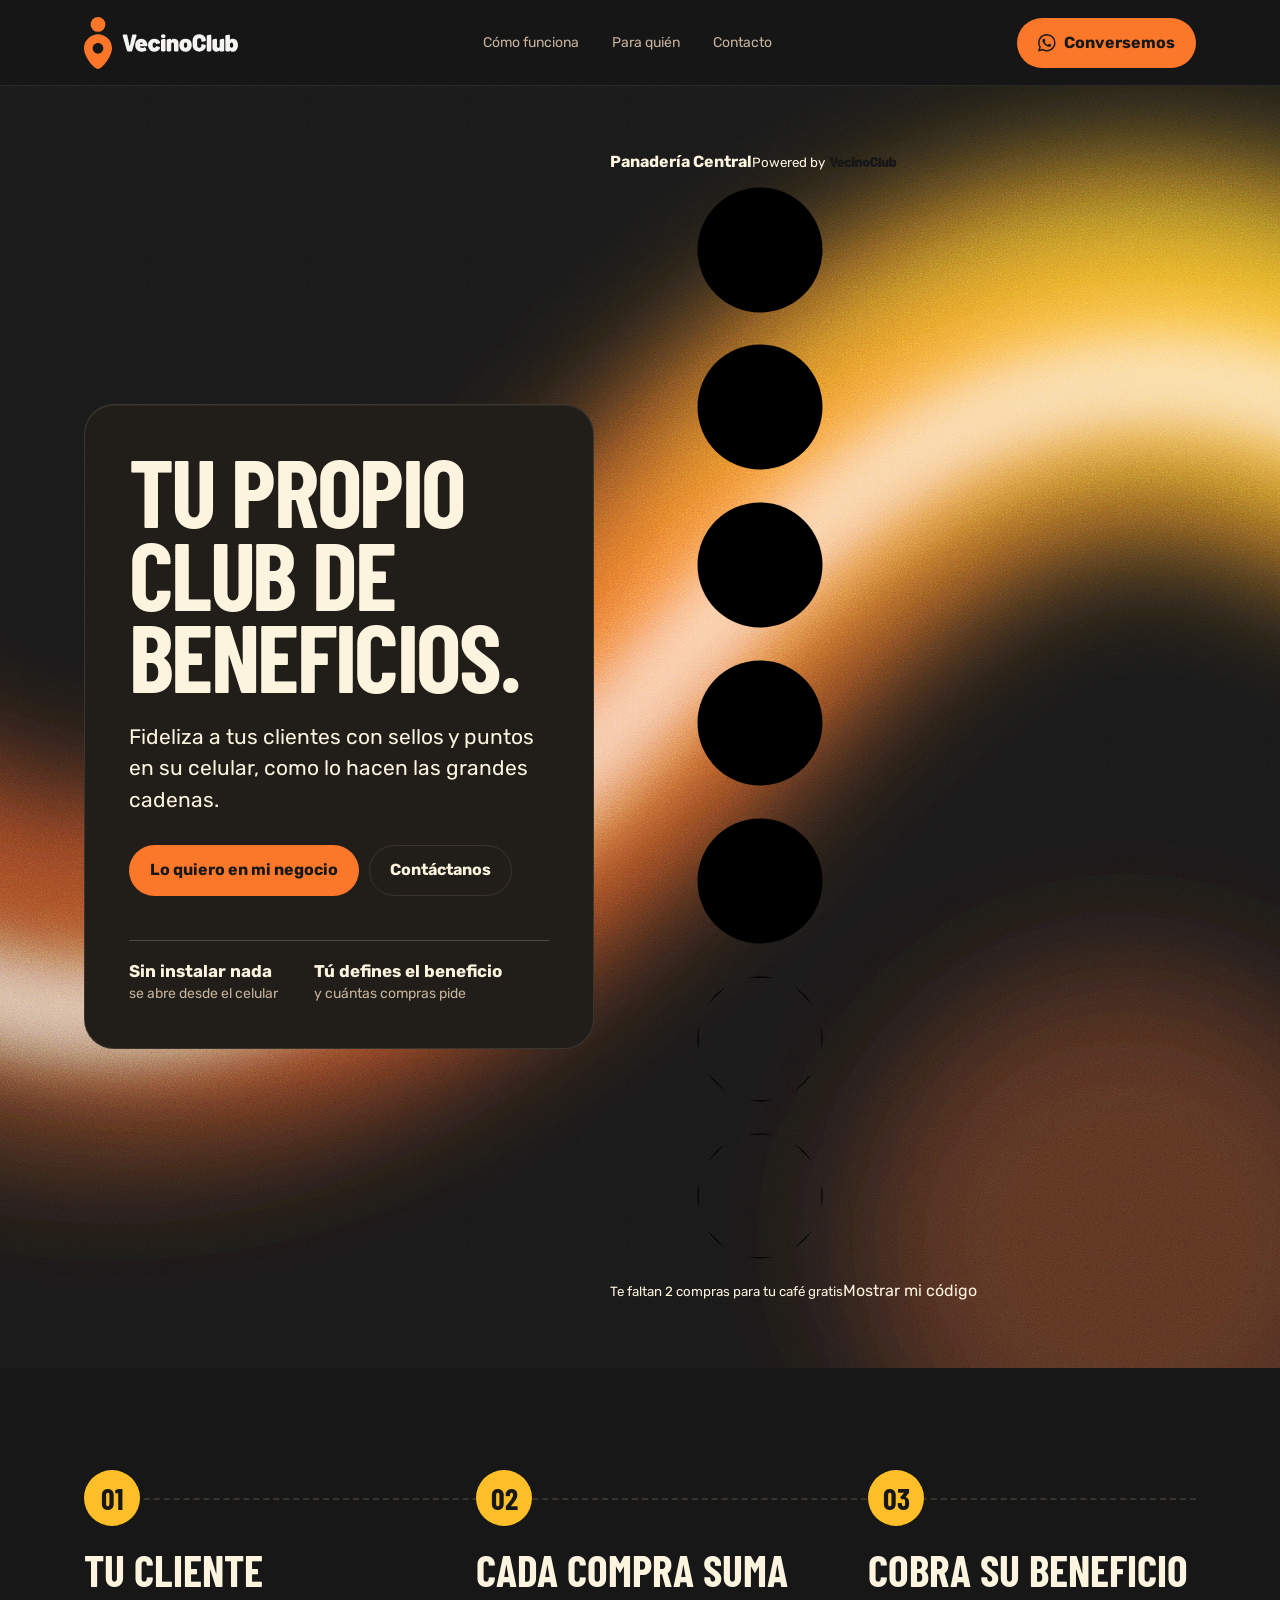
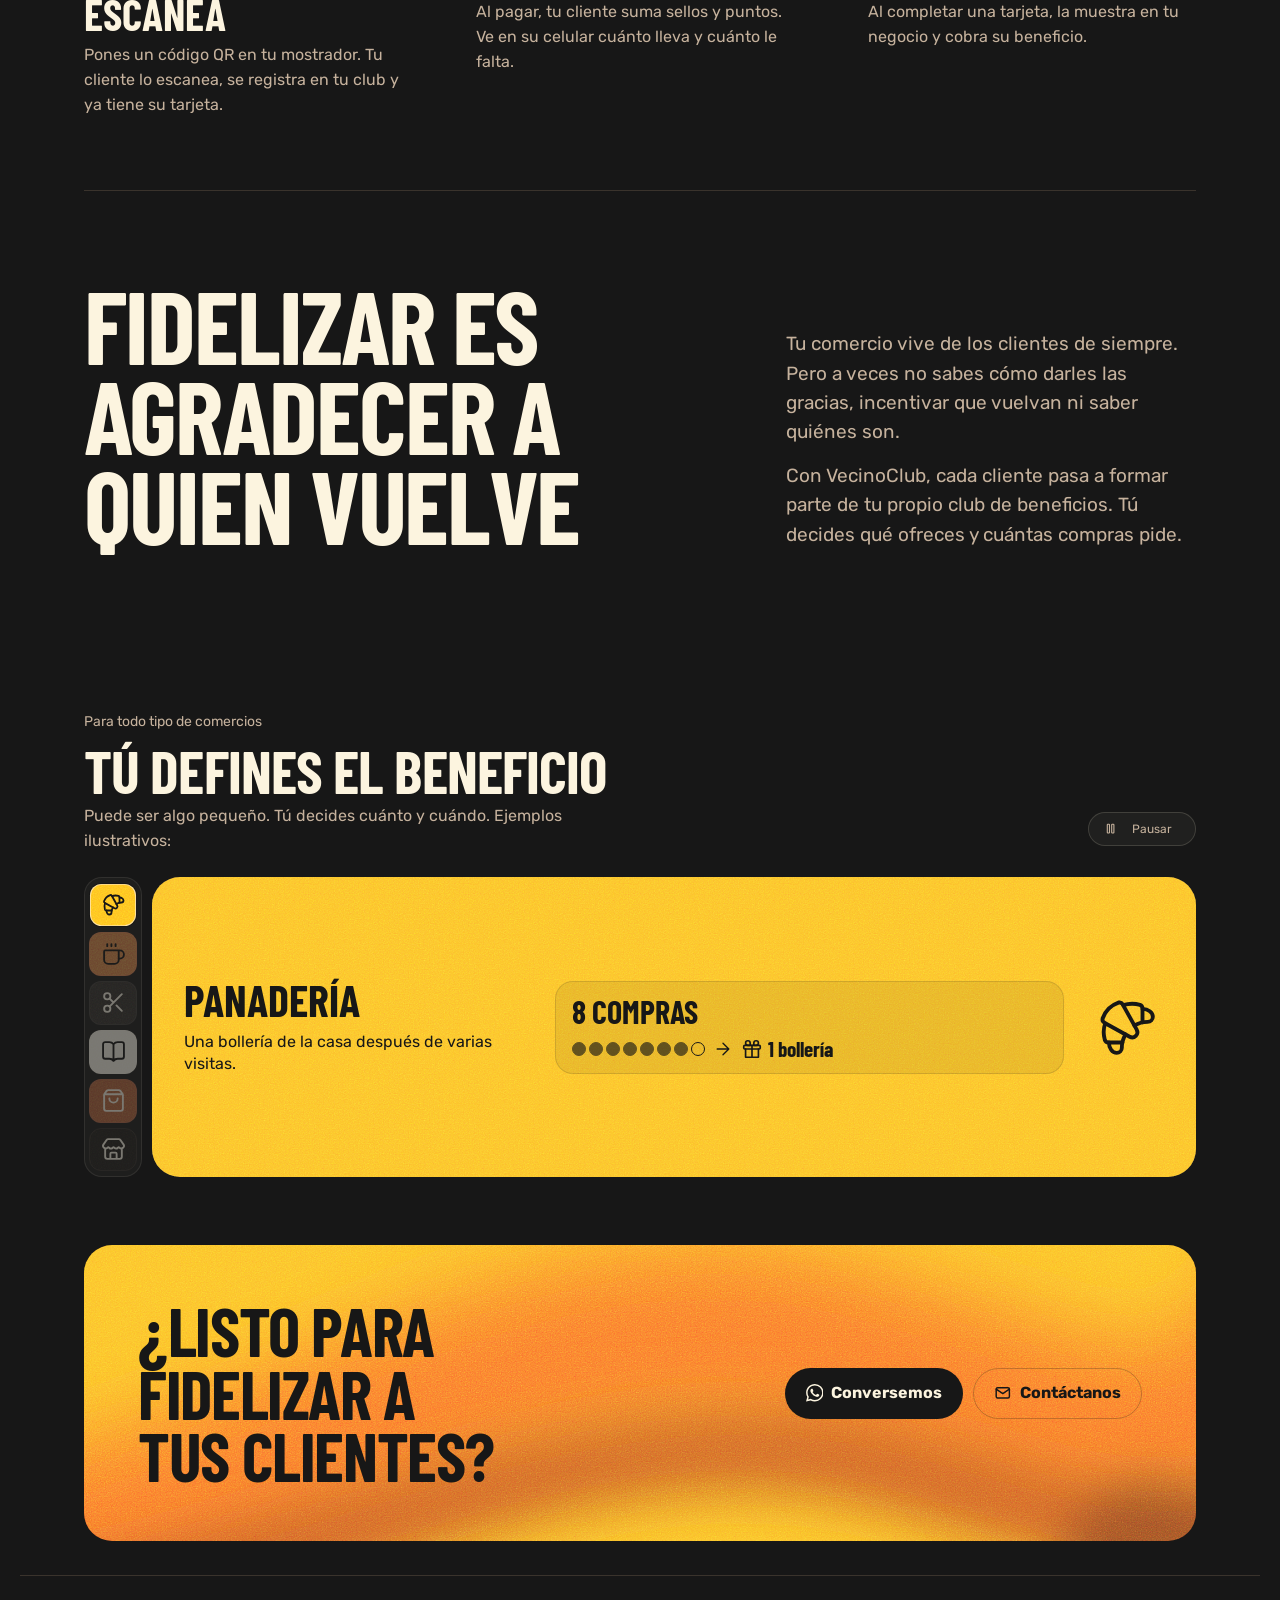
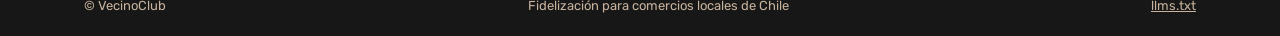
==== commit 1c8601b0: "Add llms.txt link to landing footer" ====
--- a/index.html
+++ b/index.html
@@ -21,11 +21,6 @@
     <link rel="icon" href="assets/brand/favicon-32.png" sizes="32x32" type="image/png">
     <link rel="icon" href="assets/brand/favicon-16.png" sizes="16x16" type="image/png">
     <link rel="apple-touch-icon" href="assets/brand/apple-touch-icon.png">
-    <script>
-      if (new URLSearchParams(location.search).get('hero') === 'fondo') {
-        document.documentElement.dataset.hero = 'fondo';
-      }
-    </script>
     <title>VecinoClub | Tu propio club de beneficios</title>
     <link rel="stylesheet" href="assets/brand/vecinoclub.css">
     <link rel="stylesheet" href="styles.css?v=rediseno3">
@@ -54,7 +49,7 @@
             <h1 id="hero-title">Tu propio club de beneficios.</h1>
             <p class="hero-subtitle">Fideliza a tus clientes con sellos y puntos en su celular, como lo hacen las grandes cadenas.</p>
             <div class="cta-row">
-              <a class="btn primary" href="#como-funciona">Ver recorrido</a>
+              <a class="btn primary" href="https://wa.me/56978505946" data-llms-label="WhatsApp">Lo quiero en mi negocio</a>
               <a class="btn outline" href="/contacto" data-llms-label="Contacto">Contáctanos</a>
             </div>
             <div class="facts" aria-label="Características principales">
@@ -62,8 +57,15 @@
               <div><b>Tú defines el beneficio</b><span class="mono">y cuántas compras pide</span></div>
             </div>
           </div>
-          <div class="hero-visual">
-            <img class="hero-scene" src="assets/hero-escena.svg" width="700" height="500" fetchpriority="high" alt="Un comercio de barrio rodeado de árboles y una banca, con Punto flotando sobre el local.">
+          <div class="hero-visual" aria-label="Ejemplo de tarjeta de sellos de VecinoClub">
+            <div class="hero-card">
+              <div class="card-row"><strong>Panadería Central</strong><small>Powered by <img src="assets/brand/vecinoclub_variant2_mono_dark.svg" width="70" height="10" alt="VecinoClub"></small></div>
+              <div class="stamps" role="img" aria-label="Cinco de siete sellos completados">
+                <svg class="stamp on" style="--i:0" aria-hidden="true"><use href="#stamp-star"/></svg><svg class="stamp on" style="--i:1" aria-hidden="true"><use href="#stamp-star"/></svg><svg class="stamp on" style="--i:2" aria-hidden="true"><use href="#stamp-star"/></svg><svg class="stamp on" style="--i:3" aria-hidden="true"><use href="#stamp-star"/></svg><svg class="stamp on" style="--i:4" aria-hidden="true"><use href="#stamp-star"/></svg><svg class="stamp" aria-hidden="true"><use href="#stamp-dashed"/></svg><svg class="stamp" aria-hidden="true"><use href="#stamp-dashed"/></svg>
+              </div>
+              <div class="progress" aria-hidden="true"><u></u></div>
+              <div class="card-footer"><small>Te faltan 2 compras para tu café gratis</small><span class="mock-button">Mostrar mi código</span></div>
+            </div>
           </div>
         </section>
 
@@ -100,6 +102,8 @@
           </div>
           <div class="reward-accordion">
             <svg class="reward-icon-sprite" aria-hidden="true" focusable="false" xmlns="http://www.w3.org/2000/svg">
+              <symbol id="stamp-star" viewBox="0 0 24 24"><circle cx="12" cy="12" r="10"/><path d="M11.051 7.616a1 1 0 0 1 1.909.024l.737 1.452a1 1 0 0 0 .737.535l1.634.256a1 1 0 0 1 .588 1.806l-1.172 1.168a1 1 0 0 0-.282.866l.259 1.613a1 1 0 0 1-1.541 1.134l-1.465-.75a1 1 0 0 0-.912 0l-1.465.75a1 1 0 0 1-1.539-1.133l.258-1.613a1 1 0 0 0-.282-.867l-1.156-1.152a1 1 0 0 1 .572-1.822l1.633-.256a1 1 0 0 0 .737-.535z"/></symbol>
+              <symbol id="stamp-dashed" viewBox="0 0 24 24"><path d="M10.1 2.182a10 10 0 0 1 3.8 0"/><path d="M13.9 21.818a10 10 0 0 1-3.8 0"/><path d="M17.609 3.721a10 10 0 0 1 2.69 2.7"/><path d="M2.182 13.9a10 10 0 0 1 0-3.8"/><path d="M20.279 17.609a10 10 0 0 1-2.7 2.69"/><path d="M21.818 10.1a10 10 0 0 1 0 3.8"/><path d="M3.721 6.391a10 10 0 0 1 2.7-2.69"/><path d="M6.391 20.279a10 10 0 0 1-2.69-2.7"/></symbol>
               <symbol id="reward-croissant" viewBox="0 0 24 24"><path d="M10.2 18H4.774a1.5 1.5 0 0 1-1.352-.97 11 11 0 0 1 .132-6.487"/><path d="M18 10.2V4.774a1.5 1.5 0 0 0-.97-1.352 11 11 0 0 0-6.486.132"/><path d="M18 5a4 3 0 0 1 4 3 2 2 0 0 1-2 2 10 10 0 0 0-5.139 1.42"/><path d="M5 18a3 4 0 0 0 3 4 2 2 0 0 0 2-2 10 10 0 0 1 1.42-5.14"/><path d="M8.709 2.554a10 10 0 0 0-6.155 6.155 1.5 1.5 0 0 0 .676 1.626l9.807 5.42a2 2 0 0 0 2.718-2.718l-5.42-9.807a1.5 1.5 0 0 0-1.626-.676"/></symbol>
               <symbol id="reward-coffee" viewBox="0 0 24 24"><path d="M10 2v2M14 2v2M16 8a1 1 0 0 1 1 1v8a4 4 0 0 1-4 4H7a4 4 0 0 1-4-4V9a1 1 0 0 1 1-1h14a4 4 0 1 1 0 8h-1M6 2v2"/></symbol>
               <symbol id="reward-scissors" viewBox="0 0 24 24"><circle cx="6" cy="6" r="3"/><path d="M8.12 8.12 12 12M20 4 8.12 15.88"/><circle cx="6" cy="18" r="3"/><path d="m14.8 14.8 5.2 5.2"/></symbol>
@@ -147,7 +151,7 @@
 
       </main>
 
-      <footer><span>© VecinoClub</span><span>Fidelización para comercios locales de Chile</span></footer>
+      <footer><span>© VecinoClub</span><span>Fidelización para comercios locales de Chile</span><a href="/llms.txt">llms.txt</a></footer>
     </div>
     <script type="application/json" id="reward-businesses">
       [
